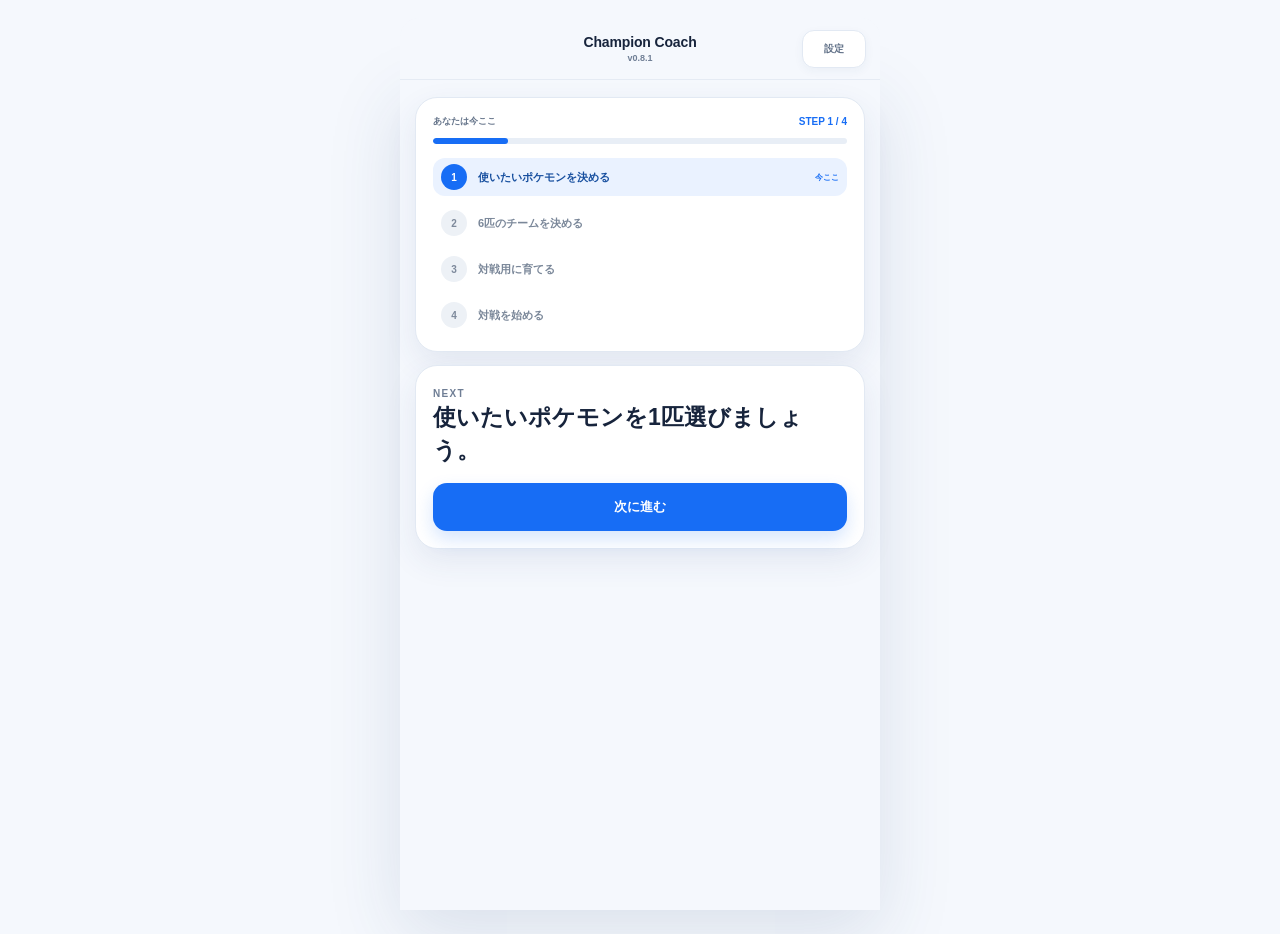
==== index.html @ e2466697 "Gate beginner actions until required inputs are ready" ====
<!doctype html>
<html lang="ja">
<head>
  <meta charset="utf-8">
  <meta name="viewport" content="width=device-width, initial-scale=1, viewport-fit=cover">
  <meta name="theme-color" content="#f5f8fd">
  <meta name="apple-mobile-web-app-capable" content="yes">
  <meta name="apple-mobile-web-app-status-bar-style" content="default">
  <meta name="apple-mobile-web-app-title" content="Champion Coach">
  <title>Champion Coach v0.8.1</title>
  <link rel="manifest" href="manifest.webmanifest">
  <link rel="stylesheet" href="styles.css">
</head>
<body>
  <header class="topbar">
    <button id="backButton" class="header-text-btn" type="button" hidden>戻る</button>
    <div class="brand"><strong>Champion Coach</strong><small id="appVersionBadge">v0.8.1</small></div>
    <button id="openSettings" class="header-text-btn" type="button">設定</button>
  </header>

  <main>
    <section id="screen-home" class="screen active" aria-label="ホーム">
      <section class="progress-card">
        <div class="progress-top"><span class="step-label">あなたは今ここ</span><strong id="homeCoachStep">STEP 1 / 4</strong></div>
        <div class="progress-track"><i id="homeProgressBar"></i></div>
        <ol class="progress-list">
          <li data-route-step="1"><b>1</b><span>使いたいポケモンを決める</span><em>今ここ</em></li>
          <li data-route-step="2"><b>2</b><span>6匹のチームを決める</span></li>
          <li data-route-step="3"><b>3</b><span>対戦用に育てる</span></li>
          <li data-route-step="4"><b>4</b><span>対戦を始める</span></li>
        </ol>
      </section>

      <section class="next-card">
        <span class="section-kicker">NEXT</span>
        <h1 id="homeCoachTitle">まず、使いたいポケモンを1匹選びましょう。</h1>
        <p id="homeCoachBody" hidden></p>
        <button id="quickStartButton" class="primary-btn home-next-btn" type="button" data-nav="team">次に進む</button>
      </section>

      <details id="homeAdvancedMenu" class="advanced-menu" hidden>
        <summary>その他の機能</summary>
        <div class="shortcut-grid">
          <button type="button" data-nav="team" data-team-tab="plan">戦い方を見る</button>
          <button type="button" data-nav="log">対戦記録</button>
          <button type="button" data-nav="environment">対戦から学ぶ</button>
          <button type="button" data-nav="team" data-team-tab="stats">選出実績</button>
        </div>
        <div class="advanced-data">
          <div class="home-meta-line"><span class="pill">M-C</span><span id="rankChip" class="pill subtle">RANK 未設定</span><span id="homeStatsFormat" class="pill subtle">シングル</span></div>
          <div class="stats-grid">
            <article class="stat"><span>対戦</span><strong id="statTotal">0</strong></article>
            <article class="stat"><span>勝率</span><strong id="statWinRate">—</strong></article>
            <article class="stat"><span>直近10戦</span><strong id="statRecent">—</strong></article>
            <article class="stat"><span>連勝/連敗</span><strong id="statStreak">—</strong></article>
          </div>
          <section class="compact-data-block">
            <div class="compact-data-head"><strong>成長記録</strong><span id="progressStage" class="tag mid">土台作り</span></div>
            <p id="progressMessage" class="muted"></p><div id="progressMetrics" class="progress-metrics"></div>
            <div class="next-action"><span>次に変えること</span><strong id="progressNext"></strong></div>
          </section>
          <section id="homeFoundationPanel" class="compact-data-block">
            <div class="compact-data-head"><strong>基本戦術</strong><span id="homeFoundationBadge" class="tag mid">未診断</span></div>
            <p id="homeFoundationPlan" class="foundation-plan"></p><div id="homeFoundationPicks" class="selection-picks"></div><div id="homeFoundationGaps" class="stack compact"></div>
          </section>
          <section class="compact-data-block"><strong>よく当たる相手</strong><div id="homeThreats" class="stack compact"></div></section>
        </div>
      </details>
    </section>


    <section id="screen-assist" class="screen" aria-label="対戦準備">
      <div class="step-head"><span>対戦前</span><h1>相手の6匹を選んでください。</h1></div>
      <section class="panel battle-input-panel">
        <form id="assistForm" novalidate>
          <details class="format-details"><summary>対戦形式を変更</summary><label>形式<select id="assistFormat"><option value="single">シングル</option><option value="double">ダブル</option></select></label></details>
          <input id="assistOwnTeam" class="data-shadow" readonly aria-hidden="true" tabindex="-1">
          <div class="picker-field">
            <div class="picker-field-head"><span>相手の6匹</span><span id="assistOpponentCount" class="hint">0/6</span></div>
            <div id="assistOpponentBuilder" class="team-slots compact-slots"></div>
            <div class="button-row"><button id="pickAssistOpponent" class="secondary-btn" type="button">画像から選ぶ</button><button id="clearAssistOpponent" class="ghost-btn" type="button">クリア</button></div>
            <textarea id="assistOpponentTeam" class="data-shadow" aria-hidden="true" tabindex="-1"></textarea>
          </div>
          <div id="assistErrors" class="error-box" hidden></div>
          <button id="analyzeAssistButton" class="primary-btn" type="submit" disabled>この6匹を見る</button>
        </form>
      </section>

      <section id="assistFocusPanel" class="focus-card danger" hidden>
        <div class="focus-card-title"><span>1</span><strong>一番注意する相手</strong><small id="assistGuideCoverage">確認中</small></div>
        <div id="assistFocusList" class="stack"></div>
      </section>

      <section id="assistResult" class="focus-card good" hidden>
        <div class="focus-card-title"><span>2</span><strong>おすすめの選出</strong><small id="assistEvidence">集計中</small></div>
        <div id="assistRecommended" class="selection-picks"></div>
        <div class="opening-action"><span class="assist-label">3　最初にすること</span><strong id="assistOpeningAction"></strong></div>
        <div class="assist-actions"><button id="copyAssistToLog" class="primary-btn" type="button">対戦が終わったら結果を記録</button></div>
      </section>

      <details id="assistDetails" class="details-box" hidden>
        <summary>もっと詳しく見る</summary>
        <div class="detail-content">
          <p id="assistFocusSummary" class="muted"></p><div id="assistPrinciples" class="guide-principles"></div><p id="assistUnknowns" class="small muted"></p><p id="assistSummary" class="muted"></p>
          <section id="assistThreatPanel" class="detail-section" hidden><h3>相手ごとの詳細</h3><div id="assistThreats" class="stack compact"></div></section>
          <section id="assistCandidatesPanel" class="detail-section" hidden><h3>自分の6匹との照合</h3><div id="assistCandidates" class="stack compact"></div></section>
          <section id="assistFailuresPanel" class="detail-section" hidden><h3>似た相手への過去の敗戦</h3><div id="assistFailures" class="stack compact"></div></section>
        </div>
      </details>
    </section>

    <section id="screen-log" class="screen" aria-label="対戦記録">
      <section class="panel form-panel guided-log">
        <div class="step-head compact-step-head"><span>対戦後</span><h1>結果を残します。</h1></div>
        <form id="matchForm" novalidate>
          <div class="picker-field">
            <div class="picker-field-head"><span>相手の6匹</span><span id="logOpponentCount" class="hint">0/6</span></div>
            <div id="logOpponentBuilder" class="team-slots compact-slots"></div>
            <div class="button-row"><button id="pickLogOpponent" class="secondary-btn" type="button">画像から選ぶ</button><button id="clearLogOpponent" class="ghost-btn" type="button">クリア</button></div>
            <textarea id="opponentTeam" class="data-shadow" aria-hidden="true" tabindex="-1"></textarea>
          </div>
          <div class="picker-field">
            <div class="picker-field-head"><span>自分が出したポケモン</span><span id="selectedTeamCount" class="hint">3体</span></div>
            <div id="selectedTeamPicker" class="own-pick-grid"></div>
            <textarea id="selectedTeam" class="data-shadow" aria-hidden="true" tabindex="-1"></textarea>
          </div>
          <fieldset><legend>勝ちましたか？</legend><div class="segmented result-large"><label><input type="radio" name="result" value="win"><span>勝った</span></label><label><input type="radio" name="result" value="loss"><span>負けた</span></label></div></fieldset>

          <details id="matchReviewDetails" class="review-details">
            <summary>詳しく振り返る（任意）</summary>
            <div class="review-fields">
              <div class="two-col">
                <label>日付<input id="matchDate" type="date"></label>
                <label>形式<select id="matchFormat"><option value="single">シングル</option><option value="double">ダブル</option></select></label>
              </div>
              <label>どこで困った？<select id="cause"><option value="unknown">よく分からない</option><option value="selection">最初に出す3体で困った</option><option value="plan">途中の進め方で困った</option><option value="turn">ある場面の判断で困った</option><option value="knowledge">相手の技や動きが分からなかった</option><option value="execution">操作・時間で困った</option><option value="luck">運の影響が大きかった</option></select></label>
              <label>対戦前に考えていたこと<textarea id="selectionReason" rows="2" placeholder="書けるときだけでOK"></textarea></label>
              <label>考えていた流れはどうだった？<select id="planOutcome"><option value="unknown">未記録</option><option value="held">だいたいできた</option><option value="partial">途中までできた</option><option value="broken">早めに崩れた</option></select></label>
              <label>重要だった場面<textarea id="keyTurn" rows="2" placeholder="例：4ターン目、交代するか迷った"></textarea></label>
              <label>その時どれくらい自信があった？ <span class="hint">1=ほぼ分からない / 5=かなり自信あり</span><input id="confidence" type="range" min="1" max="5" value="3"><span id="confidenceValue" class="range-value">3</span></label>
              <label>次に試したいこと<textarea id="learning" rows="2" placeholder="1つだけでもOK"></textarea></label>
            </div>
          </details>
          <div id="formErrors" class="error-box" hidden></div>
          <button id="saveMatchButton" class="primary-btn" type="submit" disabled>この内容で記録する</button>
        </form>
      </section>

      <section id="latestAnalysis" class="panel analysis-panel" hidden>
        <div class="panel-head"><div><span class="section-kicker">COACH REVIEW</span><h2 id="analysisHeadline"></h2></div></div>
        <p id="analysisSummary"></p>
        <div id="analysisChecks" class="check-list"></div>
        <div class="next-action"><span>次にやること</span><strong id="analysisNext"></strong></div>
      </section>

      <details class="home-drawer history-drawer">
        <summary><span>最近の対戦を見る</span><small>必要なときだけ</small></summary>
        <div class="drawer-body"><div id="matchHistory" class="stack compact"></div></div>
      </details>
    </section>

    <section id="screen-environment" class="screen" aria-label="対戦から学ぶ">
      <div class="step-head compact-step-head"><span>対戦から学ぶ</span><h1>よく当たる相手を見る。</h1></div>
      <div class="format-switch" aria-label="環境の形式">
        <button class="active" type="button" data-environment-format="single">シングル</button>
        <button type="button" data-environment-format="double">ダブル</button>
      </div>
      <section class="panel">
        <div class="panel-head"><div><span class="section-kicker">PERSONAL META</span><h2>よく当たる・苦戦している相手</h2></div><span id="environmentFormatDescription" class="tag low">シングル</span></div>
        <div id="threatTable" class="threat-list"></div>
      </section>

      <details class="home-drawer environment-note-drawer">
        <summary><span>分からなかった相手をメモする</span><small>任意</small></summary>
        <div class="drawer-body">
          <section class="form-panel compact-panel">
            <form id="metaForm">
              <div class="picker-field"><div class="picker-field-head"><span>ポケモン</span><span class="hint">画像から選べます</span></div><div class="inline-picker"><input id="metaPokemon" placeholder="例：ボーマンダ"><button id="pickMetaPokemon" class="mini-btn" type="button">一覧</button></div></div>
              <div class="two-col"><label>警戒度<select id="metaRisk"><option value="high">高</option><option value="mid">中</option><option value="low">低</option></select></label><label>どんな相手？<input id="metaRole" placeholder="分かる範囲でOK"></label></div>
              <label>次に気をつけたいこと<textarea id="metaWatch" rows="2" placeholder="技・持ち物・動きなど"></textarea></label>
              <label>自分はどうする？<textarea id="metaAnswer" rows="2" placeholder="分からなければ空欄でもOK"></textarea></label>
              <button class="secondary-btn" type="submit">この形式のメモに追加</button>
            </form>
            <div id="metaNotes" class="stack"></div>
          </section>
        </div>
      </details>
    </section>

    <section id="screen-team" class="screen" aria-label="チーム">
      <div class="step-head compact-step-head"><span>チーム</span><h1 id="teamScreenTitle">使いたいポケモンを1匹選ぶ。</h1></div>

      <div id="teamPrimaryTabs" class="team-primary-tabs" role="tablist" aria-label="チームの主な操作" hidden>
        <button class="team-tab-button active" type="button" data-team-tab="build">チームを作る</button>
        <button class="team-tab-button" type="button" data-team-tab="training">育成する</button>
      </div>

      <details id="teamMoreMenu" class="advanced-menu team-more-menu" hidden>
        <summary>詳しい情報</summary>
        <div class="shortcut-grid"><button type="button" data-nav="team" data-team-tab="plan">戦い方</button><button type="button" data-nav="team" data-team-tab="stats">選出実績</button></div>
      </details>

      <section id="teamBuildPanel" class="panel form-panel team-pane active" data-team-pane="build">
        <div class="panel-head simple-panel-head"><div><span id="teamBuildKicker" class="section-kicker">STEP 1</span><h2 id="teamBuildTitle">どうやって1匹目を探しますか？</h2></div></div>
        <form id="teamForm">
          <section id="starterChoicePanel" class="starter-choice-panel">
            <div class="starter-choice-stack">
              <button id="starterRecommended" class="starter-choice-card recommended" type="button" data-starter-mode="recommended">
                <span><strong>おすすめから選ぶ</strong><small>迷ったらここから。</small></span><b>選ぶ</b>
              </button>
              <button id="starterPopular" class="starter-choice-card" type="button" data-starter-mode="popular">
                <span><strong>よく見るポケモンから選ぶ</strong><small>対戦で見かけやすい候補。</small></span><b>選ぶ</b>
              </button>
              <button id="starterAll" class="starter-choice-card" type="button" data-starter-mode="all">
                <span><strong>画像から全部見る</strong><small>名前が分からなくても探せます。</small></span><b>選ぶ</b>
              </button>
              <button id="starterSearch" class="starter-choice-card" type="button" data-starter-mode="search">
                <span><strong>名前で検索する</strong><small>使いたい1匹が決まっている人向け。</small></span><b>検索</b>
              </button>
            </div>
          </section>

          <div id="teamComposeArea" hidden>
            <details class="format-details team-settings-details"><summary>チーム名・形式</summary><div class="two-col"><label>チーム名<input id="teamName" placeholder="例：はじめてのシングル"></label><label>形式<select id="teamFormat"><option value="single">シングル</option><option value="double">ダブル</option></select></label></div></details>
            <div class="picker-field">
              <div class="picker-field-head"><span>チームの6匹</span><span id="teamMemberCount" class="hint">0/6</span></div>
              <div id="teamMemberBuilder" class="team-slots"></div>
              <div class="button-row primary-team-actions"><button id="pickTeamMember" class="secondary-btn" type="button">追加・変更する</button><button id="autoCompleteTeam" class="primary-btn" type="button">残りをおまかせで仮組み</button><button id="clearTeamMembers" class="ghost-btn" type="button">最初からやり直す</button></div>
              <textarea id="teamMembers" class="data-shadow" aria-hidden="true" tabindex="-1"></textarea>
            </div>
            <div id="teamStarterAdvice" class="starter-advice" hidden></div>
            <details class="secondary-choice"><summary>自分で候補から選ぶ</summary><div id="teamPartnerSuggestions" class="partner-grid"></div></details>
            <details class="secondary-choice"><summary>持っていないポケモン</summary><div class="inventory-box"><div class="picker-field-head"><span>未所持</span><span id="teamInventoryCount" class="hint">0体</span></div><div id="teamInventory" class="inventory-chips"></div></div></details>
            <div id="teamErrors" class="error-box" hidden></div>
            <details class="review-details team-plan-input"><summary>自分のメモ（任意）</summary><div class="review-fields"><label>基本の勝ち筋<textarea id="teamPlan" rows="3"></textarea></label><label>苦手な相手<textarea id="teamWeak" rows="3"></textarea></label></div></details>
            <button class="primary-btn" type="submit">この6匹で進む</button>
          </div>
        </form>
      </section>

      <section id="teamFoundationPanel" class="panel foundation-panel team-pane" data-team-pane="plan">
        <div class="panel-head"><div><span class="section-kicker">HOW TO PLAY</span><h2>このチームの戦い方</h2></div><span id="teamFoundationBadge" class="tag mid">未診断</span></div>
        <div class="foundation-block"><span class="assist-label">基本の勝ち筋</span><p id="teamFoundationPlan" class="foundation-plan"></p><button id="adoptFoundationPlan" class="mini-btn" type="button">この案を使う</button></div>
        <div class="foundation-block"><span class="assist-label">最初に試す3体</span><div id="teamFoundationPicks" class="selection-picks"></div></div>
        <details class="details-box"><summary>役割や不足を見る</summary><div class="detail-content"><div id="teamFoundationRoles" class="role-grid"></div><div class="two-col foundation-columns"><div><span class="assist-label">強み</span><div id="teamFoundationStrengths" class="stack compact"></div></div><div><span class="assist-label">不足</span><div id="teamFoundationGaps" class="stack compact"></div></div></div></div></details>
      </section>

      <section id="teamTrainingPanel" class="panel training-panel team-pane" data-team-pane="training">
        <div class="panel-head simple-panel-head"><div><span class="section-kicker">STEP 3</span><h2>1匹ずつ育てる</h2></div><span id="teamTrainingMeta" class="tag mid">M-C</span></div>
        <div id="teamTrainingCards" class="training-grid"></div>
      </section>

      <section id="teamStatsPanel" class="panel team-pane" data-team-pane="stats">
        <div class="panel-head"><div><span class="section-kicker">RECORD</span><h2>この形式での選出実績</h2></div></div>
        <div id="selectionStats" class="threat-list"></div>
      </section>
    </section>
  </main>  </main>

  <nav class="bottom-nav" aria-label="メインナビゲーション" hidden>
    <button id="nav-home" class="active" data-nav="home">ホーム</button>
    <button id="nav-team" data-nav="team">チーム</button>
    <button id="nav-assist" data-nav="assist">対戦</button>
    <button id="nav-log" data-nav="log">記録</button>
    <button id="nav-environment" data-nav="environment">学ぶ</button>
  </nav>

  <dialog id="pokemonPickerDialog" class="pokemon-picker-dialog">
    <div class="picker-dialog-card">
      <div class="panel-head"><div><span class="section-kicker">POKÉMON SELECTOR</span><h2 id="pokemonPickerTitle">ポケモンを選ぶ</h2></div><button id="closePokemonPicker" class="icon-btn" type="button" aria-label="閉じる">閉じる</button></div>
      <p id="pokemonPickerHelp" class="small muted">画像・タイプを見ながら選べます。</p>
      <div class="picker-toolbar"><input id="pokemonSearch" type="search" placeholder="名前が分かれば検索"><select id="pokemonTypeFilter"><option value="all">すべてのタイプ</option></select></div>
      <div class="picker-category-row" aria-label="探し方">
        <button class="active" type="button" data-pokemon-category="recommended">おすすめ</button>
        <button type="button" data-pokemon-category="popular">よく見る</button>
        <button type="button" data-pokemon-category="attacker">アタッカー</button>
        <button type="button" data-pokemon-category="bulky">耐久・受け</button>
        <button type="button" data-pokemon-category="support">起点・補助</button>
        <button type="button" data-pokemon-category="all">すべて</button>
      </div>
      <div class="picker-status"><span id="pokemonPickerSelected">0/6 選択</span><span id="pokemonCatalogCount"></span></div>
      <div id="pokemonCatalogGrid" class="pokemon-grid"></div>
      <div class="picker-dialog-actions"><button id="pokemonPickerDone" class="primary-btn" type="button">選択を反映</button></div>
    </div>
  </dialog>

  <dialog id="settingsDialog">
    <form method="dialog" class="dialog-card">
      <div class="panel-head"><div><span class="section-kicker">SETTINGS</span><h2>データ管理</h2></div><button class="icon-btn" value="cancel" aria-label="閉じる">閉じる</button></div>
      <label>現在ランク<input id="currentRank" placeholder="例：ハイパー2"></label>
      <button id="exportData" class="secondary-btn" type="button">JSONバックアップを書き出す</button>
      <label class="file-btn">JSONバックアップを読み込む<input id="importData" type="file" accept="application/json"></label>
      <button id="loadDemo" class="ghost-btn" type="button">サンプルデータを入れる</button>
      <button id="clearData" class="danger-btn" type="button">全データを削除</button>
      <p class="small muted">対戦ログや構築などの個人データはこの端末のブラウザ内に保存されます。公開されているM-C環境データの取得だけ外部サイトへ通信します。</p>
    </form>
  </dialog>

  <script src="pokemon-data.js"></script>
  <script src="competitive-data.js"></script>
  <script src="single-competitive-data.js"></script>
  <script src="core.js"></script>
  <script src="app.js"></script>
</body>
</html>
---- styles.css ----
:root{
  --bg:#f3f5f8;--surface:#fff;--ink:#131820;--muted:#697386;--line:#e5e9f0;
  --accent:#2b59ff;--accent-soft:#edf1ff;--good:#17784b;--good-soft:#eaf7f0;
  --warn:#a66000;--warn-soft:#fff4df;--bad:#b13636;--bad-soft:#fff0f0;--dark:#111827;
  --shadow:0 12px 34px rgba(17,24,39,.08);--radius:20px;
}
*{box-sizing:border-box}html{background:var(--bg)}body{margin:0;font-family:-apple-system,BlinkMacSystemFont,"Segoe UI","Hiragino Sans","Yu Gothic UI",sans-serif;background:var(--bg);color:var(--ink);padding-bottom:92px}button,input,textarea,select{font:inherit}.topbar{position:sticky;top:0;z-index:10;display:flex;justify-content:space-between;align-items:center;padding:calc(14px + env(safe-area-inset-top)) 18px 14px;background:rgba(243,245,248,.92);backdrop-filter:blur(16px);border-bottom:1px solid rgba(229,233,240,.8)}h1{font-size:21px;line-height:1.1;margin:2px 0 0}.eyebrow,.section-kicker{margin:0;color:var(--muted);font-size:10px;font-weight:800;letter-spacing:.13em}.icon-btn{width:40px;height:40px;border:0;border-radius:14px;background:var(--surface);box-shadow:0 4px 14px rgba(17,24,39,.06);font-size:18px}.screen{display:none;max-width:760px;margin:0 auto;padding:16px}.screen.active{display:block}.regulation-card{background:linear-gradient(145deg,#111827,#263554);border-radius:26px;padding:22px;color:white;box-shadow:var(--shadow)}.regulation-card h2{font-size:23px;line-height:1.35;margin:14px 0 8px}.regulation-card p{color:#d4d9e3;font-size:13px;line-height:1.65;margin:0}.hero-tags{display:flex;flex-wrap:wrap;gap:7px}.pill{display:inline-block;background:rgba(255,255,255,.13);border:1px solid rgba(255,255,255,.18);padding:6px 9px;border-radius:999px;font-size:10px;font-weight:800;letter-spacing:.08em}.pill.subtle{background:rgba(255,255,255,.06);color:#d8deea}.stats-grid{display:grid;grid-template-columns:repeat(2,1fr);gap:10px;margin:12px 0}.stat{background:var(--surface);border:1px solid var(--line);border-radius:18px;padding:15px}.stat span,.stat small{display:block;color:var(--muted);font-size:11px}.stat strong{font-size:25px;display:inline-block;margin:4px 3px 2px 0}.panel{background:var(--surface);border:1px solid var(--line);border-radius:var(--radius);padding:17px;margin:12px 0;box-shadow:0 5px 18px rgba(17,24,39,.035)}.panel-head{display:flex;justify-content:space-between;align-items:flex-start;gap:12px;margin-bottom:13px}.panel h2{font-size:18px;margin:4px 0 0}.text-btn,.ghost-btn{border:0;background:transparent;color:var(--accent);font-weight:700;font-size:12px}.stack{display:grid;gap:10px}.stack.compact{gap:8px}.task-card,.history-card,.meta-card{border:1px solid var(--line);border-radius:15px;padding:13px;background:#fbfcfe}.task-card.high{border-color:#ffd4d4;background:#fffafa}.task-card.medium{border-color:#ffe2a9;background:#fffdf8}.task-card h3,.history-card h3,.meta-card h3{font-size:14px;margin:0 0 5px}.task-card p,.history-card p,.meta-card p{font-size:12px;line-height:1.55;color:var(--muted);margin:0}.muted{color:var(--muted);font-size:12px;line-height:1.6}.form-panel label,fieldset{display:block;margin:13px 0;color:#3b4350;font-weight:700;font-size:12px}.form-panel input,.form-panel textarea,.form-panel select,dialog input{width:100%;border:1px solid #dbe0e8;border-radius:13px;padding:12px;background:#fff;color:var(--ink);outline:none;margin-top:6px}.form-panel input:focus,.form-panel textarea:focus,.form-panel select:focus,dialog input:focus{border-color:var(--accent);box-shadow:0 0 0 3px rgba(43,89,255,.1)}textarea{resize:vertical}.hint{color:var(--muted);font-weight:500}.two-col{display:grid;grid-template-columns:1fr 1fr;gap:10px}fieldset{border:0;padding:0}.segmented{display:grid;grid-template-columns:1fr 1fr;gap:6px;margin-top:6px}.segmented label{margin:0}.segmented input{display:none}.segmented span{display:block;text-align:center;border:1px solid #dbe0e8;border-radius:12px;padding:11px;background:#fff}.segmented input:checked+span{border-color:var(--accent);background:var(--accent-soft);color:var(--accent)}.range-value{display:inline-block;margin-left:8px;background:var(--accent-soft);color:var(--accent);border-radius:999px;min-width:26px;text-align:center;padding:3px 6px}.primary-btn,.secondary-btn,.danger-btn,.file-btn{width:100%;border:0;border-radius:14px;padding:13px 14px;font-weight:800;text-align:center;display:block}.primary-btn{background:var(--dark);color:white}.secondary-btn{background:var(--accent-soft);color:var(--accent)}.danger-btn{background:var(--bad-soft);color:var(--bad)}.file-btn{background:#f4f6f9;color:#374151}.file-btn input{display:none}.analysis-panel{border-color:#cfd8ff;background:linear-gradient(180deg,#fff,#f8f9ff)}.check-list{display:grid;gap:7px;margin:12px 0}.check-item{font-size:12px;padding:9px 11px;background:#fff;border:1px solid var(--line);border-radius:11px}.next-action{background:var(--dark);color:white;border-radius:14px;padding:13px}.next-action span{display:block;color:#b8c0cd;font-size:10px;margin-bottom:4px}.next-action strong{font-size:13px;line-height:1.5}.error-box{background:var(--bad-soft);color:var(--bad);padding:11px;border-radius:12px;font-size:12px;margin:10px 0}.threat-list{display:grid;gap:9px}.threat-row{display:grid;grid-template-columns:minmax(0,1fr) auto;gap:8px;border-bottom:1px solid var(--line);padding:9px 0}.threat-row:last-child{border-bottom:0}.threat-name{font-size:13px;font-weight:800}.threat-meta{font-size:10px;color:var(--muted);margin-top:3px}.score{min-width:55px;text-align:right}.score strong{display:block;font-size:16px}.meter{height:5px;background:#edf0f4;border-radius:999px;margin-top:6px;overflow:hidden}.meter>span{display:block;height:100%;background:var(--dark);border-radius:999px}.tag{display:inline-block;font-size:9px;font-weight:800;padding:4px 7px;border-radius:999px;background:#eef1f5;margin-right:5px}.tag.high{background:var(--bad-soft);color:var(--bad)}.tag.mid{background:var(--warn-soft);color:var(--warn)}.tag.low{background:var(--good-soft);color:var(--good)}.history-top{display:flex;justify-content:space-between;gap:8px;align-items:center}.result{font-size:10px;font-weight:800;border-radius:999px;padding:4px 7px}.result.win{background:var(--good-soft);color:var(--good)}.result.loss{background:var(--bad-soft);color:var(--bad)}.bottom-nav{position:fixed;left:0;right:0;bottom:0;z-index:20;display:grid;grid-template-columns:repeat(4,1fr);padding:8px 8px calc(8px + env(safe-area-inset-bottom));background:rgba(255,255,255,.94);backdrop-filter:blur(16px);border-top:1px solid var(--line)}.bottom-nav button{border:0;background:transparent;color:#7c8595;font-size:10px;font-weight:700;padding:6px}.bottom-nav button span{display:block;font-size:20px;line-height:1.2;margin-bottom:2px}.bottom-nav button.active{color:var(--accent)}dialog{width:min(92vw,520px);border:0;border-radius:22px;padding:0;box-shadow:0 24px 70px rgba(17,24,39,.28)}dialog::backdrop{background:rgba(17,24,39,.45);backdrop-filter:blur(3px)}.dialog-card{padding:18px}.dialog-card>*{margin-top:10px}.small{font-size:10px}.empty{padding:18px;text-align:center;color:var(--muted);font-size:12px;border:1px dashed #d5dbe4;border-radius:14px}@media(min-width:620px){.stats-grid{grid-template-columns:repeat(4,1fr)}.screen{padding:24px}.topbar{padding-left:max(24px,calc((100vw - 760px)/2));padding-right:max(24px,calc((100vw - 760px)/2))}}@media(max-width:420px){.two-col{grid-template-columns:1fr}.regulation-card h2{font-size:20px}}
.selection-picks{margin:8px 0 12px}.assist-label{font-size:10px;color:var(--muted);font-weight:800;letter-spacing:.08em;margin-bottom:7px}.pick-chips{display:flex;flex-wrap:wrap;gap:7px}.pick-chip{display:inline-flex;align-items:center;min-height:34px;padding:7px 10px;border-radius:12px;background:#fff;border:1px solid #dbe0e8;font-size:12px;font-weight:800}.pick-chip.supported{border-color:#c8d2ff;background:var(--accent-soft);color:var(--accent)}.pick-chip.provisional{border-style:dashed;color:var(--muted)}.assist-actions{margin-top:12px}.assist-card,.candidate-card{border:1px solid var(--line);border-radius:15px;padding:13px;background:#fbfcfe}.assist-card h3,.candidate-card h3{font-size:14px;margin:0}.assist-card p,.candidate-card p{font-size:11px;line-height:1.55;color:var(--muted);margin:6px 0 0}.assist-card-top,.candidate-head{display:flex;justify-content:space-between;align-items:flex-start;gap:10px}.answer-line{color:var(--good)!important;font-weight:700}.candidate-head>div:first-child{display:flex;align-items:center;gap:7px;flex-wrap:wrap}.candidate-score{text-align:right;min-width:54px}.candidate-score strong{display:block;font-size:18px}.candidate-score span{font-size:9px;color:var(--muted)}.mini-btn{margin-top:9px;border:0;background:var(--accent-soft);color:var(--accent);border-radius:10px;padding:7px 9px;font-size:10px;font-weight:800}.bottom-nav{grid-template-columns:repeat(5,1fr)}.bottom-nav button{padding:6px 2px;font-size:9px}.bottom-nav button span{font-size:18px}

/* v0.3 beginner-guided pre-battle flow */
.quick-start .primary-btn{margin-top:12px}.beginner-panel{border-color:#bdd7c8;background:linear-gradient(180deg,#fff,#f7fcf9)}
.focus-card{border:1px solid var(--line);border-radius:16px;padding:14px;background:#fff}.focus-card.known{border-left:4px solid #2f7d57}.focus-card.unknown{border-left:4px solid #d7a13b}.focus-head{display:flex;justify-content:space-between;align-items:flex-start;gap:10px;margin-bottom:7px}.focus-head>div:first-child{display:flex;align-items:center;gap:8px;min-width:0}.focus-head h3{font-size:15px;margin:0}.focus-rank{display:inline-grid;place-items:center;width:24px;height:24px;border-radius:8px;background:var(--dark);color:#fff;font-size:11px;font-weight:900;flex:0 0 auto}.focus-role{font-size:10px!important;font-weight:800;color:#596273!important;letter-spacing:.02em}.focus-card>p{font-size:12px;line-height:1.6;margin:5px 0;color:#3e4652}.focus-watch{margin:8px 0 0;padding-left:18px;color:var(--muted);font-size:11px;line-height:1.65}.personal-line{color:var(--accent)!important;font-weight:700}.guide-principles{display:grid;gap:8px;margin-top:13px}.principle-row{display:grid;grid-template-columns:auto 1fr;gap:8px;align-items:start;padding:10px;border-radius:12px;background:#f7f8fb;border:1px solid var(--line)}.principle-row p{margin:0;font-size:11px;line-height:1.55;color:#4b5563}

/* v0.4 cold-start foundation and progress */
.foundation-panel{border-color:#cfd8ff;background:linear-gradient(180deg,#fff,#f8faff)}
.foundation-plan{font-size:13px;line-height:1.7;font-weight:700;color:#303949;margin:8px 0 12px}
.foundation-block{padding:12px 0;border-top:1px solid var(--line)}
.foundation-block:first-of-type{border-top:0}
.role-grid{display:grid;grid-template-columns:repeat(2,minmax(0,1fr));gap:8px;margin:10px 0 14px}
.role-card{display:flex;flex-direction:column;gap:4px;border:1px solid var(--line);border-radius:12px;padding:10px;background:#fff;min-width:0}
.role-card strong{font-size:12px;overflow-wrap:anywhere}.role-card span{font-size:9px;line-height:1.45;color:var(--muted)}
.role-card.unknown{border-style:dashed;background:#fafbfc}.role-card.unknown span{color:var(--warn)}
.foundation-good,.foundation-gap{border-radius:12px;padding:10px 11px;font-size:11px;line-height:1.55}
.foundation-good{background:var(--good-soft);color:#17663f;border:1px solid #cae7d7}.foundation-gap{background:var(--warn-soft);color:#76500e;border:1px solid #f0d6a6}
.foundation-columns{align-items:start}.progress-panel{border-color:#d9dee8}
.progress-metrics{display:grid;grid-template-columns:repeat(3,1fr);gap:8px;margin:10px 0 12px}
.progress-metric{border:1px solid var(--line);border-radius:13px;padding:10px;background:#fbfcfe}.progress-metric span,.progress-metric small{display:block;font-size:9px;color:var(--muted)}.progress-metric strong{display:block;font-size:18px;margin:3px 0}
@media(max-width:420px){.role-grid{grid-template-columns:1fr}.progress-metrics{grid-template-columns:1fr 1fr}.progress-metric:last-child:nth-child(odd){grid-column:1/-1}}
.foundation-pick-line{display:grid;grid-template-columns:64px 1fr;gap:8px;align-items:start;margin:7px 0}.foundation-pick-line .assist-label{margin:8px 0 0}
@media(max-width:420px){.foundation-pick-line{grid-template-columns:1fr}.foundation-pick-line .assist-label{margin:0}}

/* v0.5 visual Pokémon selector / favorite-first onboarding */
.data-shadow{position:absolute!important;width:1px!important;height:1px!important;opacity:0!important;pointer-events:none!important;overflow:hidden!important;padding:0!important;margin:0!important;border:0!important}
.picker-field{margin:14px 0}.picker-field-head{display:flex;justify-content:space-between;gap:10px;align-items:baseline;font-size:12px;font-weight:800;color:#3b4350;margin-bottom:8px}.button-row{display:flex;gap:8px;flex-wrap:wrap;margin-top:9px}.button-row .primary-btn,.button-row .secondary-btn,.button-row .ghost-btn{width:auto;flex:1 1 150px}.favorite-start{padding:14px;border-radius:15px;background:var(--accent-soft);border:1px solid #cfd8ff;margin-bottom:12px}.favorite-start h3{margin:4px 0 5px;font-size:16px}.favorite-start p{margin:0}.team-slots{display:grid;grid-template-columns:repeat(3,minmax(0,1fr));gap:8px}.compact-slots{grid-template-columns:repeat(3,minmax(0,1fr))}.team-slot{position:relative;min-height:94px;border:1px dashed #ccd3df;border-radius:14px;background:#fbfcfe;padding:8px;display:flex;align-items:center;gap:8px;overflow:hidden}.team-slot.filled{border-style:solid;background:#fff}.team-slot.anchor{border-color:#e2ae3b;background:#fffaf0;box-shadow:inset 0 0 0 1px #f4d68c}.slot-img,.pokemon-card-img{width:54px;height:54px;object-fit:contain;flex:0 0 auto;image-rendering:auto}.slot-text{min-width:0}.slot-name{font-size:11px;font-weight:800;line-height:1.35;overflow-wrap:anywhere}.slot-types{font-size:9px;color:var(--muted);margin-top:3px}.slot-anchor{font-size:8px;font-weight:900;color:#8a5c00;background:#fff0c4;padding:2px 5px;border-radius:999px;display:inline-block;margin-top:4px}.slot-actions{position:absolute;right:4px;top:4px;display:flex;gap:3px}.slot-action{border:0;width:24px;height:24px;border-radius:8px;background:rgba(243,245,248,.92);font-size:12px;padding:0}.slot-empty{display:grid;place-items:center;width:100%;height:100%;min-height:72px;color:#9aa3b2;font-size:11px;text-align:center}.type-pill{display:inline-block;border-radius:999px;padding:3px 6px;margin:2px 3px 0 0;background:#eef1f5;color:#45505f;font-size:8px;font-weight:800}.mega-badge{display:inline-block;border-radius:999px;padding:3px 6px;background:#f2eaff;color:#6841a6;font-size:8px;font-weight:900;margin-left:4px}.starter-advice{margin:10px 0;padding:11px 12px;border-radius:13px;background:var(--good-soft);border:1px solid #cae7d7;font-size:11px;line-height:1.55;color:#17663f}.partner-grid{display:grid;grid-template-columns:repeat(2,minmax(0,1fr));gap:8px;margin:10px 0}.partner-card{border:1px solid var(--line);border-radius:13px;background:#fff;padding:9px;display:grid;grid-template-columns:auto 1fr;gap:8px;align-items:center;text-align:left}.partner-card img{width:44px;height:44px;object-fit:contain}.partner-card strong{font-size:11px;display:block}.partner-card small{font-size:8px;color:var(--muted);line-height:1.35;display:block;margin-top:3px}.partner-card button{grid-column:1/-1;border:0;border-radius:9px;padding:7px;background:var(--accent-soft);color:var(--accent);font-weight:800;font-size:9px}.inline-picker{display:grid;grid-template-columns:1fr auto;gap:8px;align-items:end}.inline-picker .mini-btn{height:44px;margin:6px 0 0;padding:0 13px}.own-pick-grid{display:grid;grid-template-columns:repeat(3,minmax(0,1fr));gap:7px}.own-pick-btn{border:1px solid var(--line);border-radius:12px;padding:8px 6px;background:#fff;font-size:10px;font-weight:800;min-height:42px}.own-pick-btn.selected{border-color:var(--accent);background:var(--accent-soft);color:var(--accent)}
.pokemon-picker-dialog{width:min(96vw,820px);max-width:820px;height:min(88vh,760px);max-height:88vh}.picker-dialog-card{height:100%;display:flex;flex-direction:column;padding:16px}.picker-toolbar{display:grid;grid-template-columns:minmax(0,1fr) 160px;gap:8px}.picker-toolbar input,.picker-toolbar select{width:100%;border:1px solid #dbe0e8;border-radius:12px;padding:10px;background:#fff}.picker-status{display:flex;justify-content:space-between;gap:8px;color:var(--muted);font-size:10px;margin:9px 0}.pokemon-grid{display:grid;grid-template-columns:repeat(3,minmax(0,1fr));gap:8px;overflow:auto;overscroll-behavior:contain;padding:2px 2px 80px}.pokemon-card{position:relative;border:1px solid var(--line);border-radius:14px;background:#fff;padding:9px;min-height:132px;text-align:left;display:flex;flex-direction:column;align-items:center;justify-content:flex-start}.pokemon-card.selected{border-color:var(--accent);box-shadow:inset 0 0 0 1px var(--accent);background:#f8f9ff}.pokemon-card.disabled{opacity:.45}.pokemon-card-img{width:66px;height:66px}.pokemon-card-name{font-size:10px;font-weight:900;line-height:1.3;text-align:center;overflow-wrap:anywhere}.pokemon-card-meta{font-size:8px;color:var(--muted);text-align:center;margin-top:3px}.pokemon-card-check{position:absolute;right:6px;top:6px;display:grid;place-items:center;width:21px;height:21px;border-radius:999px;background:var(--accent);color:#fff;font-size:10px;font-weight:900}.picker-dialog-actions{position:sticky;bottom:-1px;padding-top:9px;background:linear-gradient(transparent,#fff 18%)}.picker-dialog-actions .primary-btn{max-width:320px;margin:0 auto}.sprite-fallback{display:grid;place-items:center;width:54px;height:54px;border-radius:50%;background:#f0f2f6;color:#8b94a3;font-size:18px;font-weight:900;flex:0 0 auto}
@media(max-width:560px){.team-slots,.compact-slots{grid-template-columns:repeat(2,minmax(0,1fr))}.pokemon-grid{grid-template-columns:repeat(2,minmax(0,1fr))}.picker-toolbar{grid-template-columns:1fr}.partner-grid{grid-template-columns:1fr}.own-pick-grid{grid-template-columns:repeat(2,minmax(0,1fr))}.pokemon-card{min-height:126px}.pokemon-card-img{width:60px;height:60px}}

/* v0.6 ownership + starter builds */
.inventory-box{margin:14px 0;padding:12px;border:1px solid var(--line);border-radius:14px;background:var(--soft,#f7f8fa)}
.inventory-chips{display:flex;gap:8px;flex-wrap:wrap}.inventory-chip{display:inline-flex;align-items:center;gap:6px;padding:7px 9px;border:1px solid var(--line);border-radius:999px;background:#fff}.inventory-chip button{border:0;background:transparent;font:inherit;cursor:pointer}
.inventory-action{font-size:11px!important;width:auto!important;padding:0 5px!important}.unavailable-label{font-weight:700;color:#8a3d3d}.partner-actions{display:flex;gap:6px;flex-wrap:wrap;margin-top:8px}
.training-grid{display:grid;grid-template-columns:repeat(auto-fit,minmax(250px,1fr));gap:12px}.training-card{border:1px solid var(--line);border-radius:16px;padding:14px;background:#fff}.training-head{display:flex;justify-content:space-between;gap:10px;align-items:flex-start}.training-title{display:flex;gap:10px;align-items:center}.training-title img,.training-title .sprite-fallback{width:48px;height:48px}.training-section{margin-top:12px}.training-label{display:block;font-size:11px;font-weight:800;letter-spacing:.06em;color:var(--muted);margin-bottom:4px}.stat-point-list{display:flex;flex-wrap:wrap;gap:6px}.stat-point-chip{padding:5px 8px;border-radius:999px;background:var(--soft,#f3f5f7);font-size:12px;font-weight:700}.move-list{display:grid;gap:5px;margin:0;padding-left:18px}.training-note{font-size:12px;color:var(--muted);margin-top:6px}.training-card .item-main{font-weight:800}.training-card .item-alt{font-size:12px;color:var(--muted)}
@media(max-width:520px){.training-grid{grid-template-columns:1fr}.training-card{padding:12px}}
.replacement-banner{grid-column:1/-1;padding:9px 11px;border-radius:12px;background:var(--soft,#f4f6f8);font-size:12px;font-weight:700}.training-panel .muted{max-width:850px}

.version-badge{display:inline-flex;align-items:center;vertical-align:middle;margin-left:.35rem;padding:.12rem .42rem;border-radius:999px;font-size:.62rem;font-weight:700;letter-spacing:.04em;background:#e5e7eb;color:#4b5563}


/* v0.7 beginner-first guided UI */
:root{
  --accent:#176df5;
  --accent-soft:#eaf2ff;
  --dark:#176df5;
  --line:#e2e9f3;
  --muted:#6f7e95;
  --good:#1b9a69;
  --good-soft:#eaf9f2;
  --warn:#b97820;
  --warn-soft:#fff4e6;
  --bad:#cf5158;
  --bad-soft:#fff0f1;
}
body{background:#f5f8fd;color:#17243c}
main{max-width:520px;margin:0 auto}
.topbar{
  background:rgba(245,248,253,.94);
  border-bottom:1px solid rgba(226,233,243,.9);
  backdrop-filter:blur(18px);
}
.topbar h1{font-size:16px;letter-spacing:-.01em}
.topbar .eyebrow{font-size:8px;letter-spacing:.08em}
.version-badge{background:#eaf2ff;color:#176df5}
.screen{padding:16px 14px 108px}
.panel,.coach-home-card,.home-drawer{
  border-color:#e2e9f3;
  box-shadow:0 10px 28px rgba(39,72,118,.07);
}
.panel{border-radius:20px}
.primary-btn{background:#176df5;box-shadow:0 8px 18px rgba(23,109,245,.18)}
.secondary-btn{background:#eaf2ff;color:#176df5}
.ghost-btn{border-color:#dbe3ef;color:#627188;background:#fff}

.coach-home-card{
  background:linear-gradient(145deg,#fff,#f1f6ff);
  border:1px solid #d7e5fb;
  border-radius:24px;
  padding:20px;
  margin:2px 0 14px;
}
.coach-home-top{display:flex;align-items:flex-start;justify-content:space-between;gap:10px;margin-bottom:12px}
.coach-home-top .section-kicker{display:block;margin-bottom:5px}
.coach-step{display:inline-flex;border-radius:999px;padding:5px 8px;background:#eaf2ff;color:#176df5;font-size:9px;font-weight:900}
.coach-home-card h2{font-size:23px;line-height:1.45;margin:7px 0}
.coach-home-card>p{font-size:12px;line-height:1.7;color:#66758c}
.coach-route{display:flex;align-items:flex-start;justify-content:center;margin:18px 0}
.coach-route>div{width:68px;text-align:center;opacity:.48}
.coach-route>div b{display:grid;place-items:center;width:29px;height:29px;margin:0 auto 6px;border-radius:50%;background:#e8edf5;color:#708096;font-size:10px}
.coach-route>div span{display:block;font-size:8px;font-weight:800;line-height:1.35;color:#69788f}
.coach-route>div.active,.coach-route>div.done{opacity:1}
.coach-route>div.active b{background:#176df5;color:#fff;box-shadow:0 5px 12px rgba(23,109,245,.22)}
.coach-route>div.done b{background:#eaf9f2;color:#16805a}
.coach-route>i{width:14px;height:1px;background:#d8e1ed;margin-top:14px}
.coach-primary{margin-top:6px;font-size:13px}
.coach-secondary{width:100%;margin-top:8px;padding:10px;font-size:10px}

.home-drawer{
  background:#fff;border:1px solid #e2e9f3;border-radius:17px;
  margin:10px 0;overflow:hidden
}
.home-drawer>summary{
  list-style:none;display:flex;align-items:center;justify-content:space-between;gap:12px;
  padding:14px 15px;font-size:11px;font-weight:850;cursor:pointer
}
.home-drawer>summary::-webkit-details-marker{display:none}
.home-drawer>summary:after{content:"＋";font-size:15px;color:#8c99aa}
.home-drawer[open]>summary:after{content:"−"}
.home-drawer>summary small{margin-left:auto;font-size:8px;font-weight:700;color:#8794a6}
.drawer-body{padding:0 14px 14px}
.compact-panel{padding:5px 0;border:0;box-shadow:none;background:transparent;margin:0}
.home-drawer .stats-grid{margin:0 0 14px}
.home-drawer .stat{background:#f9fbfe;border-radius:13px}
.home-drawer .next-action{background:#173d80}

.screen-intro{padding:4px 3px 10px}
.screen-intro h2{font-size:21px;margin:4px 0 5px}
.screen-intro p{margin:0}

.coach-mini-step{
  display:grid;place-items:center;width:28px;height:28px;border-radius:50%;
  background:#176df5;color:#fff;font-size:10px;font-weight:900;flex:0 0 auto
}
.opening-action{
  margin:12px 0;padding:13px;border-radius:14px;background:#eaf2ff;border:1px solid #d1e0fa
}
.opening-action .assist-label{display:block;color:#1756b8;margin-bottom:5px}
.opening-action strong{font-size:12px;line-height:1.6;color:#183b74}
.assist-detail-drawer{
  background:#fff;border:1px solid #e2e9f3;border-radius:17px;margin:10px 0;overflow:hidden
}
.assist-detail-drawer>summary{padding:14px 15px;font-size:11px;font-weight:850;color:#53647b;cursor:pointer}
.assist-detail-body{padding:0 2px 2px}
.assist-detail-body>.panel{box-shadow:none;border-left:0;border-right:0;border-bottom:0;border-radius:0;margin:0}
#assistFocusPanel{border-color:#f0d2d4;background:linear-gradient(180deg,#fff,#fff7f7)}
#assistResult{border-color:#cfe8db;background:linear-gradient(180deg,#fff,#f7fcf9)}

.guided-log .picker-field{margin:16px 0}
.result-large span{padding:15px;font-size:13px}
.review-details{
  border:1px solid #e2e9f3;border-radius:14px;background:#f9fbfd;margin:13px 0;overflow:hidden
}
.review-details>summary{padding:12px 13px;font-size:10px;font-weight:850;color:#5f6f85;cursor:pointer}
.review-fields{padding:0 13px 10px}
.review-fields label{margin:11px 0}
.history-drawer{margin-top:14px}

.format-switch,.team-tabs{
  display:grid;grid-auto-flow:column;grid-auto-columns:1fr;gap:3px;
  padding:3px;background:#e8eef6;border-radius:13px;margin:0 0 13px
}
.format-switch button,.team-tabs button{
  border:0;background:transparent;border-radius:10px;padding:9px 5px;
  color:#75839a;font-size:10px;font-weight:850
}
.format-switch button.active,.team-tabs button.active{
  background:#fff;color:#176df5;box-shadow:0 2px 8px rgba(39,72,118,.08)
}
.environment-note-drawer .form-panel{padding-top:2px}

.team-pane{display:none}
.team-pane.active{display:block}
.team-tabs{position:sticky;top:68px;z-index:10}
#teamBuildPanel .starter-advice{background:#eaf9f2;border-color:#c8e7d8}
.team-plan-input{margin-top:13px}
#teamTrainingPanel .training-grid{grid-template-columns:1fr}
#teamTrainingPanel .training-card{border-radius:16px;box-shadow:0 4px 14px rgba(39,72,118,.04)}
#teamFoundationPanel .foundation-block{background:#fff;border:1px solid #e6ebf3;border-radius:14px;padding:12px;margin:8px 0}
.details-box{border:1px solid #e2e9f3;border-radius:14px;padding:0;background:#f9fbfd;margin-top:12px}
.details-box>summary{padding:12px 13px;font-size:10px;font-weight:850;cursor:pointer;color:#627188}
.details-box .detail-content{padding:0 12px 12px}

.picker-category-row{
  display:flex;gap:6px;overflow-x:auto;padding:2px 1px 8px;scrollbar-width:none
}
.picker-category-row::-webkit-scrollbar{display:none}
.picker-category-row button{
  flex:0 0 auto;border:0;border-radius:999px;background:#eff3f8;color:#69788e;
  padding:7px 10px;font-size:9px;font-weight:850
}
.picker-category-row button.active{background:#176df5;color:#fff}
.pokemon-card{box-shadow:0 2px 8px rgba(39,72,118,.035)}
.pokemon-card.selected{background:#eef5ff}

.bottom-nav{
  left:50%;right:auto;transform:translateX(-50%);width:min(100%,520px);
  background:rgba(255,255,255,.96);border:1px solid #e2e9f3;border-bottom:0;
  box-shadow:0 -7px 24px rgba(39,72,118,.07)
}
.bottom-nav button{border-radius:11px}
.bottom-nav button.active{background:#eef5ff;color:#176df5}

@media(max-width:420px){
  .coach-home-card{padding:17px}
  .coach-home-card h2{font-size:21px}
  .coach-route>div{width:62px}
  .screen{padding-left:12px;padding-right:12px}
  .team-tabs{top:64px}
}
@media(min-width:620px){
  main{max-width:520px}
  .topbar{padding-left:max(24px,calc((100vw - 520px)/2));padding-right:max(24px,calc((100vw - 520px)/2))}
}

.training-stepbar{display:flex;align-items:flex-end;justify-content:space-between;gap:10px;margin:2px 0 10px;padding:0 2px}
.training-steptext strong{display:block;font-size:12px}
.training-dots{display:flex;gap:4px;align-items:center}
.training-dots span{display:block;width:6px;height:6px;border-radius:999px;background:#dce4ef}
.training-dots span.active{width:17px;background:#176df5}
.training-card-focus{margin:0}
.training-nav{display:grid;grid-template-columns:1fr 1.2fr;gap:8px;margin-top:10px}
.training-nav button{margin:0}
.training-nav button:disabled{opacity:.42;box-shadow:none}


/* v0.8 production guided cleanup */
:root{
  --bg:#f5f8fd;
  --surface:#fff;
  --ink:#17243c;
  --muted:#6f7e95;
  --line:#e2e9f3;
  --blue:#176df5;
  --blue-soft:#eaf2ff;
  --green:#1ba770;
  --green-soft:#eaf9f2;
  --red:#e65c62;
  --red-soft:#fff0f1;
  --shadow:0 12px 32px rgba(39,72,118,.09);
}
html{background:var(--bg)}
body{
  background:var(--bg);
  color:var(--ink);
  font-family:-apple-system,BlinkMacSystemFont,"Segoe UI","Hiragino Sans","Yu Gothic UI",sans-serif;
  -webkit-font-smoothing:antialiased;
  padding-bottom:24px;
}
.topbar{
  position:sticky;top:0;z-index:30;
  min-height:calc(62px + env(safe-area-inset-top));
  padding:calc(10px + env(safe-area-inset-top)) 14px 10px;
  display:grid;grid-template-columns:64px 1fr 64px;align-items:center;gap:8px;
  background:rgba(245,248,253,.95);
  border-bottom:1px solid rgba(226,233,243,.86);
  backdrop-filter:blur(18px);
}
.brand{text-align:center;line-height:1.15}
.brand strong,.brand small{display:block}
.brand strong{font-size:14px;letter-spacing:-.01em}
.brand small{font-size:9px;color:var(--muted);margin-top:3px;font-weight:700}
.header-text-btn{
  min-height:38px;border:1px solid var(--line);background:#fff;border-radius:12px;
  font-size:10px;font-weight:850;color:#607087;padding:0 10px;
  box-shadow:0 3px 10px rgba(39,72,118,.05)
}
.header-text-btn[hidden]{visibility:hidden;display:block}
main{width:min(100%,480px);margin:0 auto}
.screen{padding:17px 15px 40px;min-height:calc(100vh - 70px)}
.bottom-nav[hidden]{display:none!important}

.progress-card,.next-card{
  background:#fff;border:1px solid var(--line);border-radius:22px;
  padding:17px;margin-bottom:13px;box-shadow:var(--shadow)
}
.progress-top{display:flex;align-items:center;justify-content:space-between;gap:10px;margin-bottom:10px}
.progress-top .step-label{font-size:9px;font-weight:900;color:#65748a}
.progress-top strong{font-size:10px;color:var(--blue)}
.progress-track{height:6px;background:#e8eef6;border-radius:999px;overflow:hidden}
.progress-track i{display:block;height:100%;width:18%;background:var(--blue);border-radius:999px;transition:width .2s ease}
.progress-list{list-style:none;margin:14px 0 0;padding:0;display:grid;gap:8px}
.progress-list li{
  display:grid;grid-template-columns:28px 1fr auto;align-items:center;gap:9px;
  min-height:38px;padding:6px 8px;border-radius:12px;color:#7a8799
}
.progress-list li b{
  display:grid;place-items:center;width:26px;height:26px;border-radius:50%;
  background:#edf1f6;color:#7d899b;font-size:10px
}
.progress-list li span{font-size:11px;font-weight:800}
.progress-list li em{font-style:normal;font-size:8px;font-weight:900;color:var(--blue)}
.progress-list li.active{background:var(--blue-soft);color:#174f9f}
.progress-list li.active b{background:var(--blue);color:#fff}
.progress-list li.done{color:#458069}
.progress-list li.done b{background:var(--green-soft);color:#16805a}

.next-card .section-kicker{margin-bottom:8px}
.next-card h1{font-size:23px;line-height:1.45;margin:0 0 15px}
.home-next-btn{padding:15px;font-size:13px}

.advanced-menu,.secondary-choice,.format-details{
  background:#fff;border:1px solid var(--line);border-radius:15px;overflow:hidden;margin:10px 0
}
.advanced-menu>summary,.secondary-choice>summary,.format-details>summary{
  list-style:none;padding:12px 13px;cursor:pointer;
  font-size:10px;font-weight:850;color:#627188
}
.advanced-menu>summary::-webkit-details-marker,.secondary-choice>summary::-webkit-details-marker,.format-details>summary::-webkit-details-marker{display:none}
.advanced-menu>summary:after,.secondary-choice>summary:after,.format-details>summary:after{content:"+";float:right;color:#8b98aa;font-size:14px}
.advanced-menu[open]>summary:after,.secondary-choice[open]>summary:after,.format-details[open]>summary:after{content:"-"}
.shortcut-grid{display:grid;grid-template-columns:1fr 1fr;gap:7px;padding:0 12px 12px}
.shortcut-grid button{
  border:1px solid var(--line);background:#fafcff;border-radius:12px;
  padding:11px 8px;font-size:9px;font-weight:800;color:#5d6d83
}
.advanced-data{border-top:1px solid var(--line);padding:12px}
.home-meta-line{display:flex;gap:6px;flex-wrap:wrap;margin-bottom:10px}
.compact-data-block{padding:12px 0;border-top:1px solid var(--line)}
.compact-data-block:first-of-type{border-top:0}
.compact-data-head{display:flex;align-items:center;justify-content:space-between;gap:10px}
.advanced-data .stats-grid{margin:8px 0 12px}
.advanced-data .stat{box-shadow:none;background:#f9fbfe;padding:10px;border-radius:12px}
.advanced-data .stat strong{font-size:17px}
.advanced-data .empty{padding:12px}

.step-head{padding:5px 2px 12px}
.step-head>span{display:block;font-size:9px;font-weight:900;color:var(--blue);letter-spacing:.08em;margin-bottom:5px}
.step-head h1{font-size:23px;line-height:1.42;margin:0}
.compact-step-head{padding-bottom:6px}
.panel{border-radius:20px;box-shadow:0 8px 24px rgba(39,72,118,.06)}
.simple-panel-head{margin-bottom:8px}
.battle-input-panel{margin-top:0}

.focus-card{
  background:#fff;border:1px solid var(--line);border-radius:20px;padding:15px;margin:12px 0;box-shadow:var(--shadow)
}
.focus-card.danger{background:var(--red-soft);border-color:#f1ced1}
.focus-card.good{background:var(--green-soft);border-color:#cbe7d9}
.focus-card-title{display:grid;grid-template-columns:27px 1fr auto;align-items:center;gap:8px;margin-bottom:10px}
.focus-card-title>span{display:grid;place-items:center;width:27px;height:27px;border-radius:50%;background:#fff;font-size:10px;font-weight:900}
.focus-card-title strong{font-size:13px}
.focus-card-title small{font-size:8px;color:var(--muted);font-weight:800}
.focus-card .focus-card{box-shadow:none;background:#fff;margin:7px 0;border-radius:14px}
.opening-action{background:#fff;border:1px solid rgba(23,109,245,.18);box-shadow:none}
.details-box{background:#fff;border:1px solid var(--line);border-radius:15px;padding:0;margin-top:10px;overflow:hidden}
.details-box>summary{padding:12px 13px}
.detail-content{padding:0 12px 12px}
.detail-section{border-top:1px solid var(--line);padding-top:10px;margin-top:10px}
.detail-section h3{font-size:11px;margin:0 0 7px}

.team-primary-tabs{
  display:grid;grid-template-columns:1fr 1fr;gap:3px;
  padding:3px;background:#e8eef6;border-radius:13px;margin:0 0 10px
}
.team-primary-tabs button{
  border:0;background:transparent;border-radius:10px;padding:10px 7px;
  color:#75839a;font-size:10px;font-weight:850
}
.team-primary-tabs button.active{background:#fff;color:var(--blue);box-shadow:0 2px 8px rgba(39,72,118,.08)}
.team-more-menu{margin-bottom:12px}
.primary-team-actions .primary-btn,.primary-team-actions .secondary-btn,.primary-team-actions .ghost-btn{min-height:44px}
.secondary-choice{margin:10px 0}
.secondary-choice .partner-grid,.secondary-choice .inventory-box{margin:0;padding:0 11px 11px}
.inventory-box{border:0;background:transparent}

.team-slots,.compact-slots{gap:8px}
.team-slot{
  min-height:118px;
  display:grid;grid-template-columns:56px 1fr;align-items:center;
  padding:9px;padding-top:31px
}
.team-slot .slot-img,.team-slot .sprite-fallback{width:56px;height:56px}
.slot-img,.pokemon-card-img{
  display:block;background:#f4f7fb;border-radius:12px;object-fit:contain
}
.sprite-fallback{
  display:grid!important;place-items:center;
  background:#eef2f7!important;color:#8190a4!important;font-weight:900
}
.slot-actions{top:5px;right:5px;left:5px;justify-content:flex-end;gap:4px}
.slot-action{width:auto;min-width:30px;height:24px;padding:0 6px;font-size:8px;font-weight:850}
.slot-action-text{min-width:34px}
.inventory-action{min-width:27px!important}
.slot-anchor{background:var(--blue-soft);color:#1756b8}
.slot-empty{min-height:78px}
.starter-advice{
  padding:8px 10px;margin:8px 0;background:#f7f9fc;border:1px solid var(--line);
  color:#607087;font-size:9px;text-align:center
}

.partner-card{
  min-height:96px;grid-template-columns:48px 1fr;align-items:center
}
.partner-card img,.partner-card .sprite-fallback{width:48px!important;height:48px!important;border-radius:10px}
.partner-card small{min-height:24px}
.partner-actions{grid-column:1/-1}
.partner-actions button{min-height:33px}

.training-stepbar{margin-bottom:12px}
.training-card-focus{padding:15px;border-radius:20px}
.training-title{min-height:76px}
.training-title .slot-img,.training-title .sprite-fallback{
  width:76px!important;height:76px!important;border-radius:16px
}
.training-title>div:last-child{min-width:0}
.training-title strong{font-size:17px}
.training-section{
  background:#fafcff;border:1px solid var(--line);border-radius:13px;padding:11px;margin-top:8px
}
.training-section .training-label{font-size:9px}
.training-note{font-size:10px}
.training-nav{grid-template-columns:1fr 1fr}
.training-nav button{min-height:43px}

.pokemon-grid{align-items:stretch}
.pokemon-card{
  min-height:154px;height:154px;justify-content:flex-start;overflow:hidden
}
.pokemon-card-img,.pokemon-card .sprite-fallback{
  width:70px!important;height:70px!important;min-width:70px;min-height:70px;border-radius:14px
}
.pokemon-card-name{min-height:26px;display:grid;place-items:center}
.pokemon-card-meta{line-height:1.3;min-height:10px}
.pokemon-card-check{
  width:auto;min-width:42px;height:20px;padding:0 6px;border-radius:999px;
  font-size:7px
}

.dialog-card .icon-btn,.picker-dialog-card .icon-btn{
  width:auto;min-width:54px;padding:0 9px;font-size:9px
}
.picker-dialog-card{border-radius:22px}
.picker-category-row button{white-space:nowrap}

@media(max-width:420px){
  .screen{padding-left:13px;padding-right:13px}
  .topbar{grid-template-columns:58px 1fr 58px}
  .next-card h1{font-size:21px}
  .team-slots,.compact-slots{grid-template-columns:repeat(2,minmax(0,1fr))}
  .team-slot{grid-template-columns:52px 1fr;min-height:112px}
  .team-slot .slot-img,.team-slot .sprite-fallback{width:52px;height:52px}
  .pokemon-card{height:148px;min-height:148px}
}
@media(min-width:700px){
  body{padding-top:18px}
  .topbar{width:480px;margin:0 auto;border-radius:20px 20px 0 0}
  main{min-height:820px;box-shadow:0 24px 70px rgba(39,72,118,.13)}
}


/* v0.8.1 starter onboarding refinement */
#teamPrimaryTabs[hidden],
#teamMoreMenu[hidden],
#starterChoicePanel[hidden],
#teamComposeArea[hidden]{display:none!important}

.starter-choice-panel{margin-top:2px}
.starter-choice-stack{display:grid;gap:9px}
.starter-choice-card{
  width:100%;min-height:76px;border:1px solid var(--line);border-radius:16px;background:#fff;
  padding:13px 14px;display:grid;grid-template-columns:1fr auto;gap:12px;align-items:center;
  text-align:left;box-shadow:0 4px 14px rgba(39,72,118,.04)
}
.starter-choice-card.recommended{border-color:#cbdcf8;background:#f8fbff}
.starter-choice-card strong{display:block;font-size:13px;line-height:1.4}
.starter-choice-card small{display:block;margin-top:4px;color:var(--muted);font-size:9px;line-height:1.45}
.starter-choice-card>b{
  min-width:44px;text-align:center;padding:7px 8px;border-radius:999px;background:var(--blue-soft);
  color:var(--blue);font-size:8px
}
.starter-choice-card:active{transform:translateY(1px)}
.team-slot.empty-slot{background:#fbfcfe}
.sprite-placeholder{
  display:block;width:56px;height:56px;border-radius:12px;
  background:linear-gradient(145deg,#eef3f8,#e4eaf2);position:relative;overflow:hidden
}
.sprite-placeholder:after{
  content:"";position:absolute;inset:17px;border:2px solid #c8d2df;border-radius:50%;
  box-shadow:inset 0 -8px 0 #d7dfe9
}
.team-slot.empty-slot .slot-name{color:#738197}
.team-slot.empty-slot .slot-types{color:#a0aaba}
.inventory-action{min-width:48px!important}
#teamBuildPanel .panel-head.simple-panel-head{margin-bottom:12px}
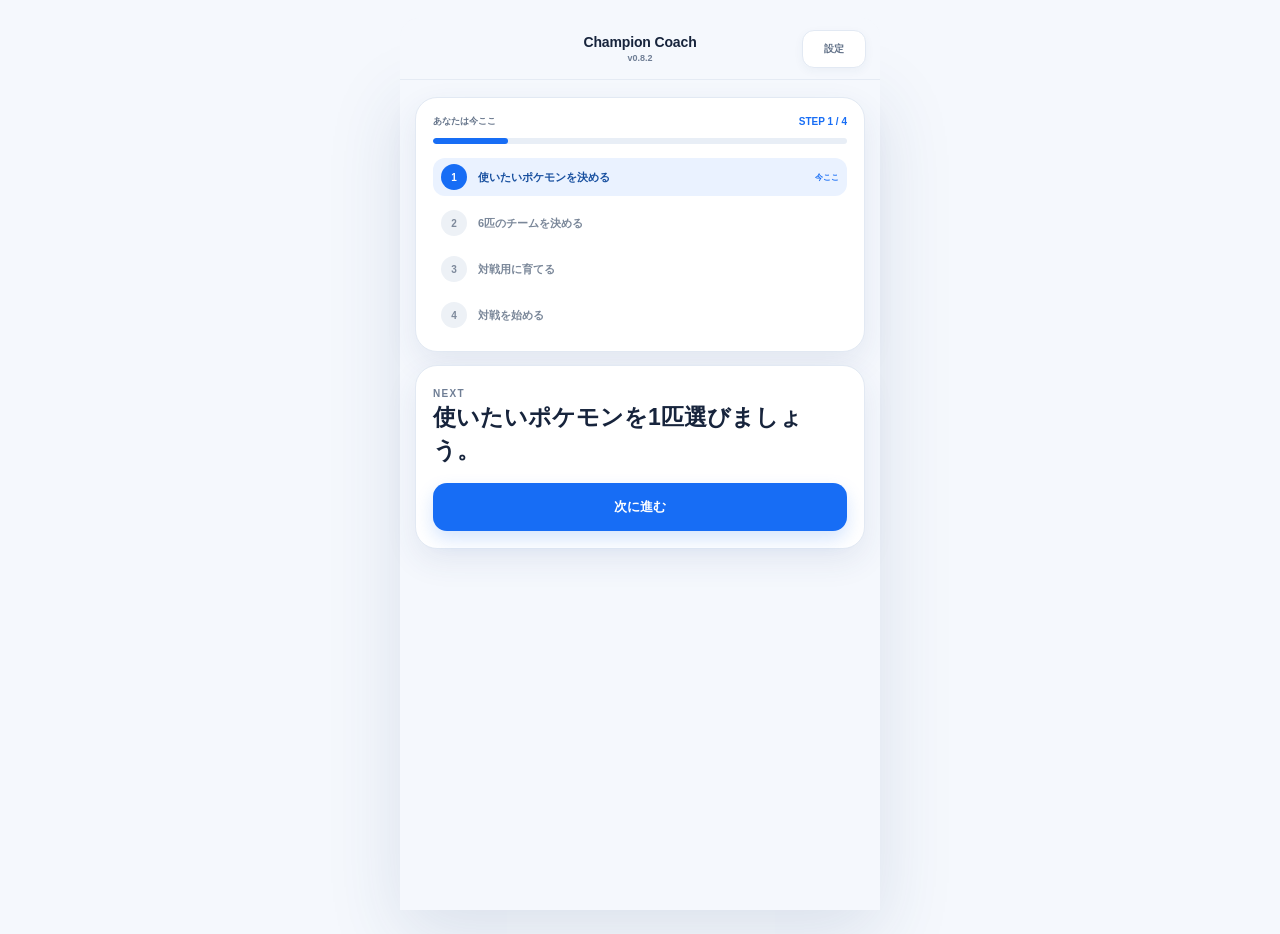
==== commit c25b7c4c: "Mark flow-hardened UI as v0.8.2" ====
--- a/index.html
+++ b/index.html
@@ -7,14 +7,14 @@
   <meta name="apple-mobile-web-app-capable" content="yes">
   <meta name="apple-mobile-web-app-status-bar-style" content="default">
   <meta name="apple-mobile-web-app-title" content="Champion Coach">
-  <title>Champion Coach v0.8.1</title>
+  <title>Champion Coach v0.8.2</title>
   <link rel="manifest" href="manifest.webmanifest">
   <link rel="stylesheet" href="styles.css">
 </head>
 <body>
   <header class="topbar">
     <button id="backButton" class="header-text-btn" type="button" hidden>戻る</button>
-    <div class="brand"><strong>Champion Coach</strong><small id="appVersionBadge">v0.8.1</small></div>
+    <div class="brand"><strong>Champion Coach</strong><small id="appVersionBadge">v0.8.2</small></div>
     <button id="openSettings" class="header-text-btn" type="button">設定</button>
   </header>
 
--- a/styles.css
+++ b/styles.css
@@ -480,3 +480,46 @@
 .team-slot.empty-slot .slot-types{color:#a0aaba}
 .inventory-action{min-width:48px!important}
 #teamBuildPanel .panel-head.simple-panel-head{margin-bottom:12px}
+
+
+/* v0.8.2 battle flow hardening */
+.focus-identity{display:grid!important;grid-template-columns:54px 24px minmax(0,1fr);align-items:center;gap:8px}
+.focus-pokemon-img,.focus-identity .sprite-fallback{
+  width:54px!important;height:54px!important;border-radius:13px;background:#fff;object-fit:contain
+}
+.recommended-pokemon-grid{
+  display:grid;grid-template-columns:repeat(3,minmax(0,1fr));gap:8px;margin-top:8px
+}
+.recommended-pokemon-card{
+  min-height:112px;border:1px solid #cde4d8;border-radius:14px;background:#fff;
+  padding:8px;display:flex;flex-direction:column;align-items:center;justify-content:flex-start;text-align:center
+}
+.recommended-pokemon-card.provisional{border-style:dashed}
+.recommended-pokemon-img,.recommended-pokemon-card .sprite-fallback{
+  width:64px!important;height:64px!important;border-radius:14px;background:#f6f9fc;object-fit:contain
+}
+.recommended-pokemon-card strong{font-size:10px;line-height:1.3;margin-top:4px;overflow-wrap:anywhere}
+.recommended-pokemon-card small{font-size:8px;color:var(--muted);margin-top:3px}
+.own-pick-grid{grid-template-columns:repeat(3,minmax(0,1fr))}
+.own-pick-btn{
+  position:relative;min-height:116px;padding:8px 5px;display:flex;flex-direction:column;
+  align-items:center;justify-content:flex-start;background:#fff
+}
+.own-pick-img,.own-pick-btn .sprite-fallback{
+  width:60px!important;height:60px!important;border-radius:13px;background:#f5f8fc;object-fit:contain
+}
+.own-pick-name{font-size:9px;line-height:1.3;text-align:center;margin-top:5px;overflow-wrap:anywhere}
+.own-pick-state{
+  position:absolute;right:5px;top:5px;border-radius:999px;padding:3px 5px;background:var(--blue);
+  color:#fff;font-size:7px;font-weight:900
+}
+button:disabled{opacity:.42;box-shadow:none!important;cursor:not-allowed}
+#homeAdvancedMenu[hidden]{display:none!important}
+@media(max-width:420px){
+  .recommended-pokemon-grid{grid-template-columns:repeat(3,minmax(0,1fr))}
+  .recommended-pokemon-img,.recommended-pokemon-card .sprite-fallback{width:56px!important;height:56px!important}
+  .recommended-pokemon-card{min-height:104px;padding:7px 4px}
+  .own-pick-grid{grid-template-columns:repeat(3,minmax(0,1fr))}
+  .own-pick-img,.own-pick-btn .sprite-fallback{width:52px!important;height:52px!important}
+  .own-pick-btn{min-height:105px}
+}
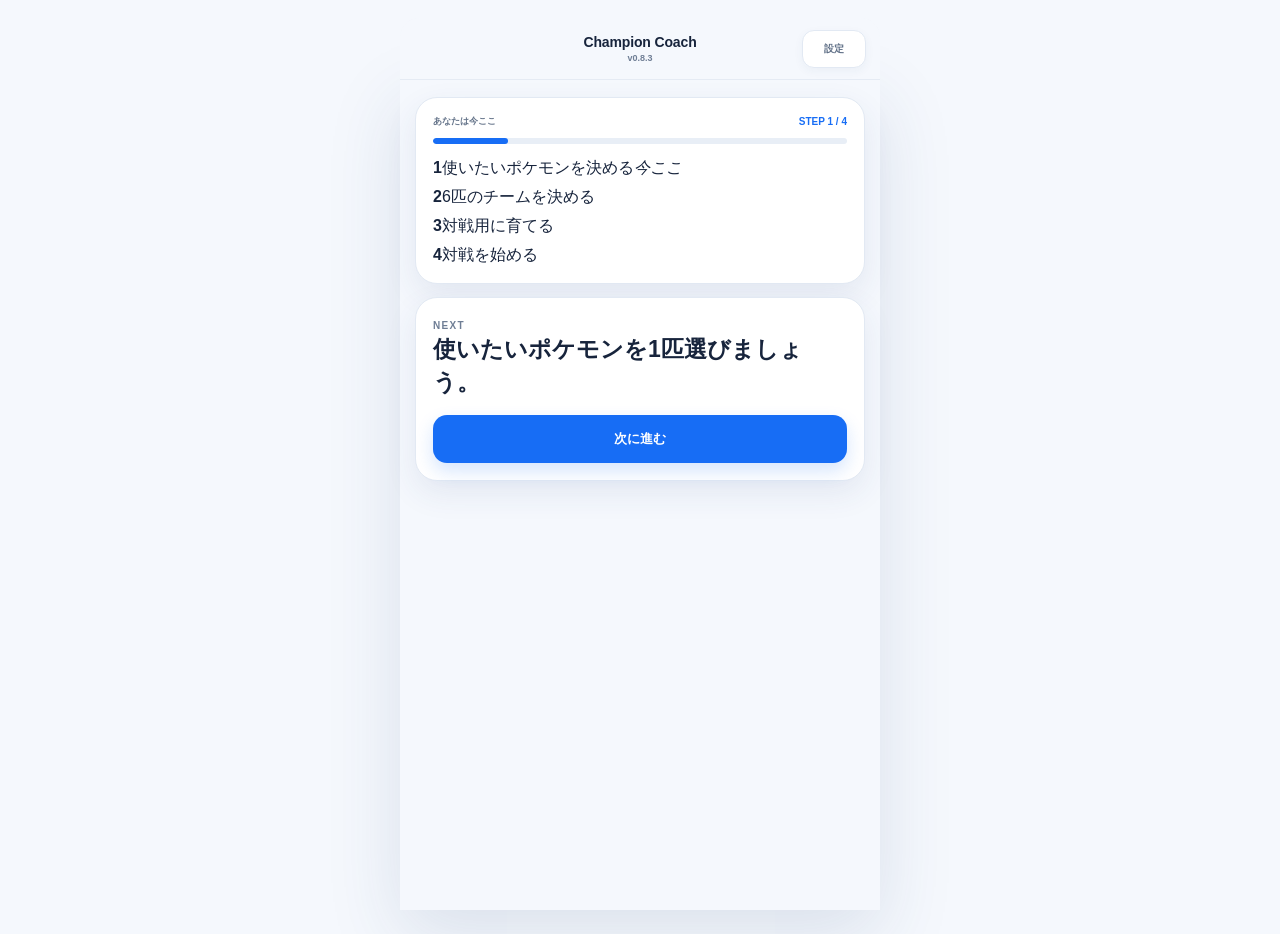
==== commit fbb2bedb: "Version assets and remove stale-layout fallbacks" ====
--- a/index.html
+++ b/index.html
@@ -7,14 +7,14 @@
   <meta name="apple-mobile-web-app-capable" content="yes">
   <meta name="apple-mobile-web-app-status-bar-style" content="default">
   <meta name="apple-mobile-web-app-title" content="Champion Coach">
-  <title>Champion Coach v0.8.2</title>
-  <link rel="manifest" href="manifest.webmanifest">
-  <link rel="stylesheet" href="styles.css">
+  <title>Champion Coach v0.8.3</title>
+  <link rel="manifest" href="manifest.webmanifest?v=0.8.3">
+  <link rel="stylesheet" href="styles.css?v=0.8.3">
 </head>
 <body>
   <header class="topbar">
     <button id="backButton" class="header-text-btn" type="button" hidden>戻る</button>
-    <div class="brand"><strong>Champion Coach</strong><small id="appVersionBadge">v0.8.2</small></div>
+    <div class="brand"><strong>Champion Coach</strong> <small id="appVersionBadge">v0.8.3</small></div>
     <button id="openSettings" class="header-text-btn" type="button">設定</button>
   </header>
 
@@ -23,12 +23,12 @@
       <section class="progress-card">
         <div class="progress-top"><span class="step-label">あなたは今ここ</span><strong id="homeCoachStep">STEP 1 / 4</strong></div>
         <div class="progress-track"><i id="homeProgressBar"></i></div>
-        <ol class="progress-list">
-          <li data-route-step="1"><b>1</b><span>使いたいポケモンを決める</span><em>今ここ</em></li>
-          <li data-route-step="2"><b>2</b><span>6匹のチームを決める</span></li>
-          <li data-route-step="3"><b>3</b><span>対戦用に育てる</span></li>
-          <li data-route-step="4"><b>4</b><span>対戦を始める</span></li>
-        </ol>
+        <div class="progress-list" role="list">
+          <div data-route-step="1" role="listitem"><b>1</b><span>使いたいポケモンを決める</span><em>今ここ</em></div>
+          <div data-route-step="2" role="listitem"><b>2</b><span>6匹のチームを決める</span></div>
+          <div data-route-step="3" role="listitem"><b>3</b><span>対戦用に育てる</span></div>
+          <div data-route-step="4" role="listitem"><b>4</b><span>対戦を始める</span></div>
+        </div>
       </section>
 
       <section class="next-card">
@@ -255,15 +255,7 @@
         <div id="selectionStats" class="threat-list"></div>
       </section>
     </section>
-  </main>  </main>
-
-  <nav class="bottom-nav" aria-label="メインナビゲーション" hidden>
-    <button id="nav-home" class="active" data-nav="home">ホーム</button>
-    <button id="nav-team" data-nav="team">チーム</button>
-    <button id="nav-assist" data-nav="assist">対戦</button>
-    <button id="nav-log" data-nav="log">記録</button>
-    <button id="nav-environment" data-nav="environment">学ぶ</button>
-  </nav>
+  </main>
 
   <dialog id="pokemonPickerDialog" class="pokemon-picker-dialog">
     <div class="picker-dialog-card">
@@ -296,10 +288,10 @@
     </form>
   </dialog>
 
-  <script src="pokemon-data.js"></script>
-  <script src="competitive-data.js"></script>
-  <script src="single-competitive-data.js"></script>
-  <script src="core.js"></script>
-  <script src="app.js"></script>
+  <script src="pokemon-data.js?v=0.8.3"></script>
+  <script src="competitive-data.js?v=0.8.3"></script>
+  <script src="single-competitive-data.js?v=0.8.3"></script>
+  <script src="core.js?v=0.8.3"></script>
+  <script src="app.js?v=0.8.3"></script>
 </body>
 </html>
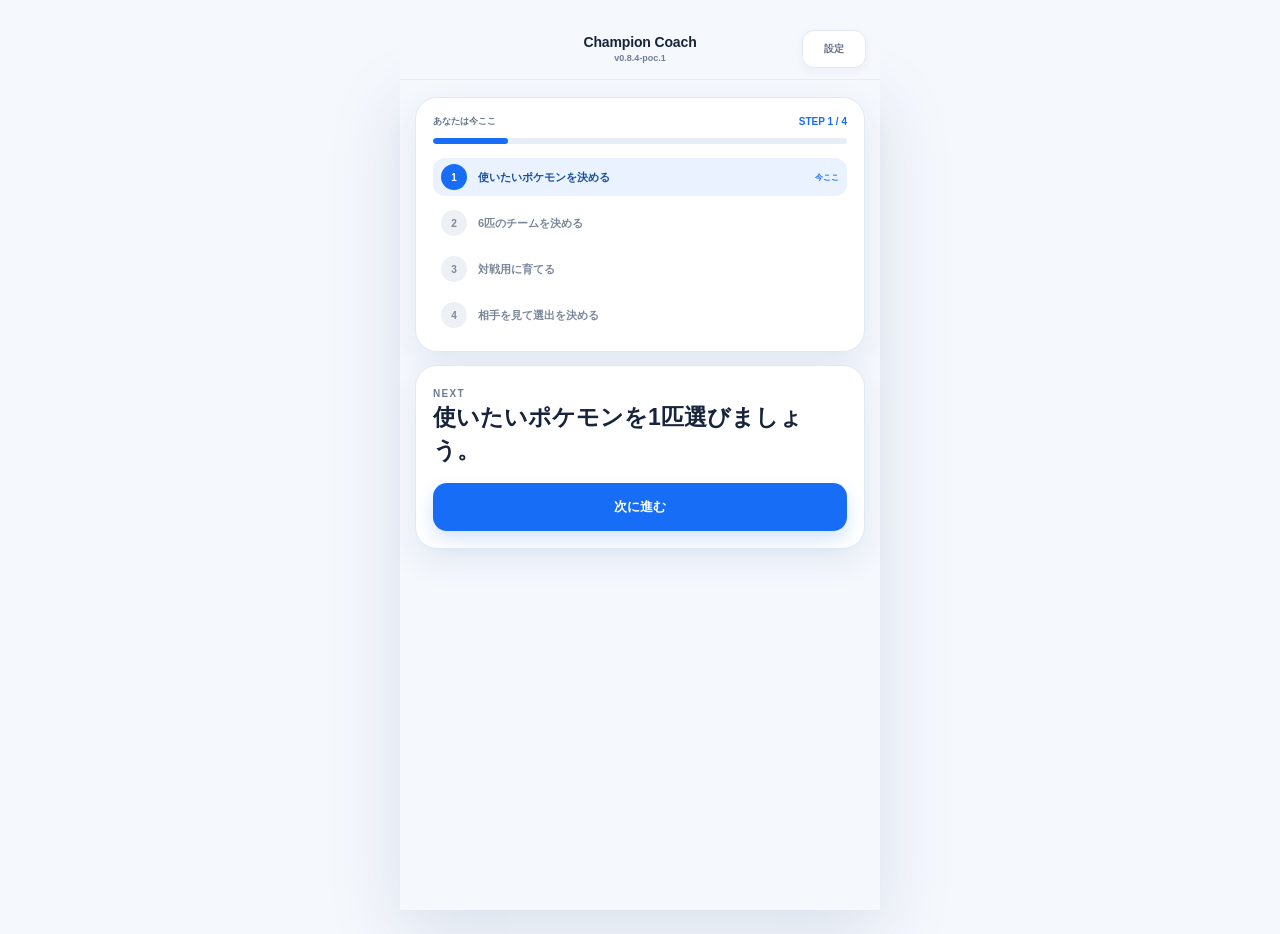
==== commit 52d0e072: "feat: add screenshot import UI" ====
--- a/index.html
+++ b/index.html
@@ -7,14 +7,14 @@
   <meta name="apple-mobile-web-app-capable" content="yes">
   <meta name="apple-mobile-web-app-status-bar-style" content="default">
   <meta name="apple-mobile-web-app-title" content="Champion Coach">
-  <title>Champion Coach v0.8.3</title>
-  <link rel="manifest" href="manifest.webmanifest?v=0.8.3">
-  <link rel="stylesheet" href="styles.css?v=0.8.3">
+  <title>Champion Coach v0.8.4-poc.1</title>
+  <link rel="manifest" href="manifest.webmanifest?v=0.8.4-poc.1">
+  <link rel="stylesheet" href="styles.css?v=0.8.4-poc.1">
 </head>
 <body>
   <header class="topbar">
     <button id="backButton" class="header-text-btn" type="button" hidden>戻る</button>
-    <div class="brand"><strong>Champion Coach</strong> <small id="appVersionBadge">v0.8.3</small></div>
+    <div class="brand"><strong>Champion Coach</strong> <small id="appVersionBadge">v0.8.4-poc.1</small></div>
     <button id="openSettings" class="header-text-btn" type="button">設定</button>
   </header>
 
@@ -27,7 +27,7 @@
           <div data-route-step="1" role="listitem"><b>1</b><span>使いたいポケモンを決める</span><em>今ここ</em></div>
           <div data-route-step="2" role="listitem"><b>2</b><span>6匹のチームを決める</span></div>
           <div data-route-step="3" role="listitem"><b>3</b><span>対戦用に育てる</span></div>
-          <div data-route-step="4" role="listitem"><b>4</b><span>対戦を始める</span></div>
+          <div data-route-step="4" role="listitem"><b>4</b><span>相手を見て選出を決める</span></div>
         </div>
       </section>
 
@@ -70,15 +70,22 @@
 
 
     <section id="screen-assist" class="screen" aria-label="対戦準備">
-      <div class="step-head"><span>対戦前</span><h1>相手の6匹を選んでください。</h1></div>
+      <div class="step-head"><span>対戦直前</span><h1>相手の6匹を読み取って、出すポケモンを決めます。</h1></div>
       <section class="panel battle-input-panel">
         <form id="assistForm" novalidate>
           <details class="format-details"><summary>対戦形式を変更</summary><label>形式<select id="assistFormat"><option value="single">シングル</option><option value="double">ダブル</option></select></label></details>
           <input id="assistOwnTeam" class="data-shadow" readonly aria-hidden="true" tabindex="-1">
+          <section class="screenshot-import-card" aria-label="スクリーンショット認識">
+            <div class="screenshot-import-head"><div><strong>スクショから6匹を読み取る</strong><small>画像は端末内で解析します。初回だけ認識用データを準備します。</small></div><span id="assistScreenshotBadge" class="tag mid">未準備</span></div>
+            <div class="button-row screenshot-actions"><button id="assistRecognitionPrepare" class="secondary-btn" type="button">認識データを準備</button><button id="assistScreenshotTrigger" class="primary-btn" type="button" disabled>スクショから読み取る</button></div>
+            <input id="assistScreenshotInput" type="file" accept="image/*" hidden>
+            <p id="assistScreenshotStatus" class="small muted">対戦前に一度「認識データを準備」を押しておくと、実戦時の待ち時間を減らせます。</p>
+            <div id="assistScreenshotReview" class="screenshot-review" hidden></div>
+          </section>
           <div class="picker-field">
             <div class="picker-field-head"><span>相手の6匹</span><span id="assistOpponentCount" class="hint">0/6</span></div>
             <div id="assistOpponentBuilder" class="team-slots compact-slots"></div>
-            <div class="button-row"><button id="pickAssistOpponent" class="secondary-btn" type="button">画像から選ぶ</button><button id="clearAssistOpponent" class="ghost-btn" type="button">クリア</button></div>
+            <div class="button-row"><button id="pickAssistOpponent" class="secondary-btn" type="button">手動で6匹を選ぶ</button><button id="clearAssistOpponent" class="ghost-btn" type="button">クリア</button></div>
             <textarea id="assistOpponentTeam" class="data-shadow" aria-hidden="true" tabindex="-1"></textarea>
           </div>
           <div id="assistErrors" class="error-box" hidden></div>
@@ -284,14 +291,15 @@
       <label class="file-btn">JSONバックアップを読み込む<input id="importData" type="file" accept="application/json"></label>
       <button id="loadDemo" class="ghost-btn" type="button">サンプルデータを入れる</button>
       <button id="clearData" class="danger-btn" type="button">全データを削除</button>
-      <p class="small muted">対戦ログや構築などの個人データはこの端末のブラウザ内に保存されます。公開されているM-C環境データの取得だけ外部サイトへ通信します。</p>
+      <p class="small muted">対戦ログ・構築・読み込んだスクショは外部へ送信せず、この端末内で処理します。M-C環境データと初回の認識用参照画像の取得だけ外部サイトへ通信します。</p>
     </form>
   </dialog>
 
-  <script src="pokemon-data.js?v=0.8.3"></script>
-  <script src="competitive-data.js?v=0.8.3"></script>
-  <script src="single-competitive-data.js?v=0.8.3"></script>
-  <script src="core.js?v=0.8.3"></script>
-  <script src="app.js?v=0.8.3"></script>
+  <script src="pokemon-data.js?v=0.8.4-poc.1"></script>
+  <script src="competitive-data.js?v=0.8.4-poc.1"></script>
+  <script src="single-competitive-data.js?v=0.8.4-poc.1"></script>
+  <script src="core.js?v=0.8.4-poc.1"></script>
+  <script src="screenshot-recognition.js?v=0.8.4-poc.1"></script>
+  <script src="app.js?v=0.8.4-poc.1"></script>
 </body>
 </html>
--- a/styles.css
+++ b/styles.css
@@ -277,20 +277,20 @@
 .progress-track{height:6px;background:#e8eef6;border-radius:999px;overflow:hidden}
 .progress-track i{display:block;height:100%;width:18%;background:var(--blue);border-radius:999px;transition:width .2s ease}
 .progress-list{list-style:none;margin:14px 0 0;padding:0;display:grid;gap:8px}
-.progress-list li{
+.progress-list>[data-route-step]{
   display:grid;grid-template-columns:28px 1fr auto;align-items:center;gap:9px;
   min-height:38px;padding:6px 8px;border-radius:12px;color:#7a8799
 }
-.progress-list li b{
+.progress-list>[data-route-step] b{
   display:grid;place-items:center;width:26px;height:26px;border-radius:50%;
   background:#edf1f6;color:#7d899b;font-size:10px
 }
-.progress-list li span{font-size:11px;font-weight:800}
-.progress-list li em{font-style:normal;font-size:8px;font-weight:900;color:var(--blue)}
-.progress-list li.active{background:var(--blue-soft);color:#174f9f}
-.progress-list li.active b{background:var(--blue);color:#fff}
-.progress-list li.done{color:#458069}
-.progress-list li.done b{background:var(--green-soft);color:#16805a}
+.progress-list>[data-route-step] span{font-size:11px;font-weight:800}
+.progress-list>[data-route-step] em{font-style:normal;font-size:8px;font-weight:900;color:var(--blue)}
+.progress-list>[data-route-step].active{background:var(--blue-soft);color:#174f9f}
+.progress-list>[data-route-step].active b{background:var(--blue);color:#fff}
+.progress-list>[data-route-step].done{color:#458069}
+.progress-list>[data-route-step].done b{background:var(--green-soft);color:#16805a}
 
 .next-card .section-kicker{margin-bottom:8px}
 .next-card h1{font-size:23px;line-height:1.45;margin:0 0 15px}
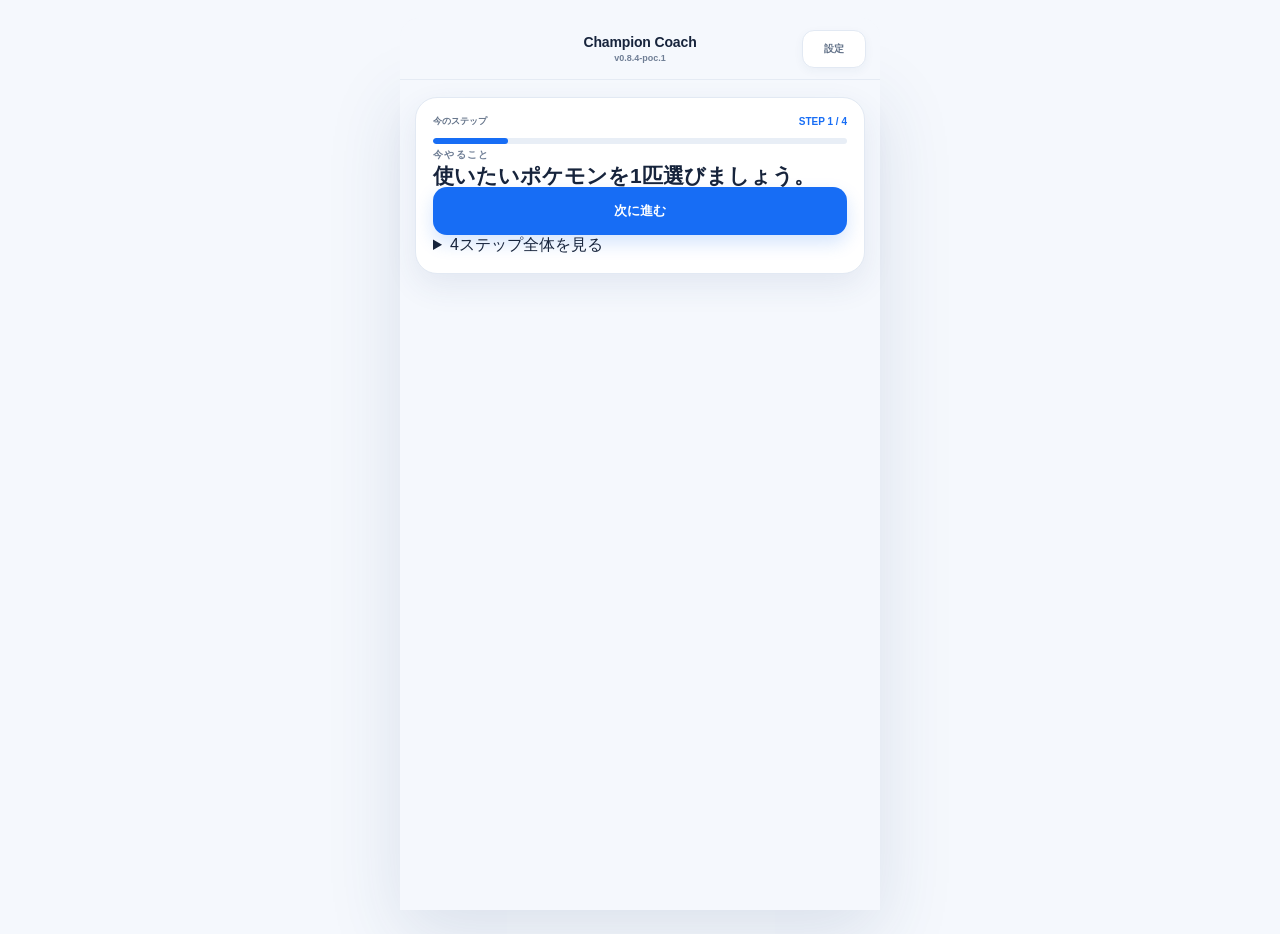
==== commit fdc93c77: "ui: reorganize screens around decisions and primary actions" ====
--- a/index.html
+++ b/index.html
@@ -20,22 +20,24 @@
 
   <main>
     <section id="screen-home" class="screen active" aria-label="ホーム">
-      <section class="progress-card">
-        <div class="progress-top"><span class="step-label">あなたは今ここ</span><strong id="homeCoachStep">STEP 1 / 4</strong></div>
+      <section class="progress-card home-focus-card">
+        <div class="progress-top"><span class="step-label">今のステップ</span><strong id="homeCoachStep">STEP 1 / 4</strong></div>
         <div class="progress-track"><i id="homeProgressBar"></i></div>
-        <div class="progress-list" role="list">
-          <div data-route-step="1" role="listitem"><b>1</b><span>使いたいポケモンを決める</span><em>今ここ</em></div>
-          <div data-route-step="2" role="listitem"><b>2</b><span>6匹のチームを決める</span></div>
-          <div data-route-step="3" role="listitem"><b>3</b><span>対戦用に育てる</span></div>
-          <div data-route-step="4" role="listitem"><b>4</b><span>相手を見て選出を決める</span></div>
-        </div>
-      </section>
-
-      <section class="next-card">
-        <span class="section-kicker">NEXT</span>
-        <h1 id="homeCoachTitle">まず、使いたいポケモンを1匹選びましょう。</h1>
-        <p id="homeCoachBody" hidden></p>
-        <button id="quickStartButton" class="primary-btn home-next-btn" type="button" data-nav="team">次に進む</button>
+        <div class="home-decision">
+          <span class="section-kicker">今やること</span>
+          <h1 id="homeCoachTitle">まず、使いたいポケモンを1匹選びましょう。</h1>
+          <p id="homeCoachBody" hidden></p>
+          <button id="quickStartButton" class="primary-btn home-next-btn" type="button" data-nav="team">次に進む</button>
+        </div>
+        <details class="route-details">
+          <summary>4ステップ全体を見る</summary>
+          <div class="progress-list" role="list">
+            <div data-route-step="1" role="listitem"><b>1</b><span>使いたいポケモンを決める</span><em>今ここ</em></div>
+            <div data-route-step="2" role="listitem"><b>2</b><span>6匹のチームを決める</span></div>
+            <div data-route-step="3" role="listitem"><b>3</b><span>対戦用に育てる</span></div>
+            <div data-route-step="4" role="listitem"><b>4</b><span>相手を見て選出を決める</span></div>
+          </div>
+        </details>
       </section>
 
       <details id="homeAdvancedMenu" class="advanced-menu" hidden>
@@ -70,39 +72,41 @@
 
 
     <section id="screen-assist" class="screen" aria-label="対戦準備">
-      <div class="step-head"><span>対戦直前</span><h1>相手の6匹を読み取って、出すポケモンを決めます。</h1></div>
-      <section class="panel battle-input-panel">
+      <div class="step-head decision-step-head"><span>対戦直前</span><h1>出すポケモンを決める</h1><p>相手6匹が見えている画面をスクショすると、選出候補をすぐ出します。</p></div>
+      <section class="panel battle-input-panel realtime-input-panel">
         <form id="assistForm" novalidate>
-          <details class="format-details"><summary>対戦形式を変更</summary><label>形式<select id="assistFormat"><option value="single">シングル</option><option value="double">ダブル</option></select></label></details>
+          <details class="format-details compact-control"><summary>対戦形式：<span id="assistFormatSummary">シングル</span></summary><label>形式<select id="assistFormat"><option value="single">シングル</option><option value="double">ダブル</option></select></label></details>
           <input id="assistOwnTeam" class="data-shadow" readonly aria-hidden="true" tabindex="-1">
           <section class="screenshot-import-card" aria-label="スクリーンショット認識">
-            <div class="screenshot-import-head"><div><strong>スクショから6匹を読み取る</strong><small>画像は端末内で解析します。初回だけ認識用データを準備します。</small></div><span id="assistScreenshotBadge" class="tag mid">未準備</span></div>
-            <div class="button-row screenshot-actions"><button id="assistRecognitionPrepare" class="secondary-btn" type="button">認識データを準備</button><button id="assistScreenshotTrigger" class="primary-btn" type="button" disabled>スクショから読み取る</button></div>
+            <div class="screenshot-import-head"><div><span class="section-kicker">最短入力</span><strong>スクショから相手6匹を読み取る</strong><small>画像は端末内だけで解析します。</small></div><span id="assistScreenshotBadge" class="tag mid">未準備</span></div>
+            <div class="button-row screenshot-actions"><button id="assistScreenshotTrigger" class="primary-btn battle-primary-btn" type="button" disabled>スクショを選ぶ</button><button id="assistRecognitionPrepare" class="secondary-btn setup-btn" type="button">初回準備</button></div>
             <input id="assistScreenshotInput" type="file" accept="image/*" hidden>
-            <p id="assistScreenshotStatus" class="small muted">対戦前に一度「認識データを準備」を押しておくと、実戦時の待ち時間を減らせます。</p>
+            <p id="assistScreenshotStatus" class="small muted">初回だけ認識データを準備します。</p>
             <div id="assistScreenshotReview" class="screenshot-review" hidden></div>
           </section>
-          <div class="picker-field">
-            <div class="picker-field-head"><span>相手の6匹</span><span id="assistOpponentCount" class="hint">0/6</span></div>
-            <div id="assistOpponentBuilder" class="team-slots compact-slots"></div>
-            <div class="button-row"><button id="pickAssistOpponent" class="secondary-btn" type="button">手動で6匹を選ぶ</button><button id="clearAssistOpponent" class="ghost-btn" type="button">クリア</button></div>
-            <textarea id="assistOpponentTeam" class="data-shadow" aria-hidden="true" tabindex="-1"></textarea>
-          </div>
-          <div id="assistErrors" class="error-box" hidden></div>
-          <button id="analyzeAssistButton" class="primary-btn" type="submit" disabled>この6匹を見る</button>
+          <details id="assistManualEntry" class="manual-entry-details">
+            <summary><span>読み取りに失敗したときだけ手動で直す</span><small id="assistOpponentCount" class="hint">0/6</small></summary>
+            <div class="manual-entry-body">
+              <div id="assistOpponentBuilder" class="team-slots compact-slots"></div>
+              <div class="button-row"><button id="pickAssistOpponent" class="secondary-btn" type="button">6匹を選ぶ・修正する</button><button id="clearAssistOpponent" class="ghost-btn" type="button">クリア</button></div>
+              <textarea id="assistOpponentTeam" class="data-shadow" aria-hidden="true" tabindex="-1"></textarea>
+              <div id="assistErrors" class="error-box" hidden></div>
+              <button id="analyzeAssistButton" class="primary-btn" type="submit" disabled>この6匹で選出を出す</button>
+            </div>
+          </details>
         </form>
       </section>
 
-      <section id="assistFocusPanel" class="focus-card danger" hidden>
-        <div class="focus-card-title"><span>1</span><strong>一番注意する相手</strong><small id="assistGuideCoverage">確認中</small></div>
+      <section id="assistResult" class="focus-card good decision-result-card" hidden>
+        <div class="focus-card-title"><span>1</span><strong>出すポケモン</strong><small id="assistEvidence">集計中</small></div>
+        <div id="assistRecommended" class="selection-picks"></div>
+        <div class="opening-action"><span class="assist-label">先発・最初の動き</span><strong id="assistOpeningAction"></strong></div>
+        <div class="assist-actions secondary-assist-action"><span>対戦後</span><button id="copyAssistToLog" class="ghost-btn" type="button">結果を記録する</button></div>
+      </section>
+
+      <section id="assistFocusPanel" class="focus-card danger caution-card" hidden>
+        <div class="focus-card-title"><span>2</span><strong>一番注意する相手</strong><small id="assistGuideCoverage">確認中</small></div>
         <div id="assistFocusList" class="stack"></div>
-      </section>
-
-      <section id="assistResult" class="focus-card good" hidden>
-        <div class="focus-card-title"><span>2</span><strong>おすすめの選出</strong><small id="assistEvidence">集計中</small></div>
-        <div id="assistRecommended" class="selection-picks"></div>
-        <div class="opening-action"><span class="assist-label">3　最初にすること</span><strong id="assistOpeningAction"></strong></div>
-        <div class="assist-actions"><button id="copyAssistToLog" class="primary-btn" type="button">対戦が終わったら結果を記録</button></div>
       </section>
 
       <details id="assistDetails" class="details-box" hidden>
@@ -118,20 +122,25 @@
 
     <section id="screen-log" class="screen" aria-label="対戦記録">
       <section class="panel form-panel guided-log">
-        <div class="step-head compact-step-head"><span>対戦後</span><h1>結果を残します。</h1></div>
+        <div class="step-head compact-step-head"><span>対戦後</span><h1>まず勝敗だけ残す</h1><p>相手や選出は引き継がれています。必要なところだけ直せます。</p></div>
         <form id="matchForm" novalidate>
-          <div class="picker-field">
-            <div class="picker-field-head"><span>相手の6匹</span><span id="logOpponentCount" class="hint">0/6</span></div>
-            <div id="logOpponentBuilder" class="team-slots compact-slots"></div>
-            <div class="button-row"><button id="pickLogOpponent" class="secondary-btn" type="button">画像から選ぶ</button><button id="clearLogOpponent" class="ghost-btn" type="button">クリア</button></div>
-            <textarea id="opponentTeam" class="data-shadow" aria-hidden="true" tabindex="-1"></textarea>
-          </div>
-          <div class="picker-field">
-            <div class="picker-field-head"><span>自分が出したポケモン</span><span id="selectedTeamCount" class="hint">3体</span></div>
-            <div id="selectedTeamPicker" class="own-pick-grid"></div>
-            <textarea id="selectedTeam" class="data-shadow" aria-hidden="true" tabindex="-1"></textarea>
-          </div>
-          <fieldset><legend>勝ちましたか？</legend><div class="segmented result-large"><label><input type="radio" name="result" value="win"><span>勝った</span></label><label><input type="radio" name="result" value="loss"><span>負けた</span></label></div></fieldset>
+          <fieldset class="result-first"><legend>結果</legend><div class="segmented result-large"><label><input type="radio" name="result" value="win"><span>勝った</span></label><label><input type="radio" name="result" value="loss"><span>負けた</span></label></div></fieldset>
+          <details id="matchBattleDetails" class="review-details battle-details">
+            <summary><span>対戦内容を確認・修正</span><small id="matchBattleSummary">相手6匹・自分の選出</small></summary>
+            <div class="review-fields">
+              <div class="picker-field">
+                <div class="picker-field-head"><span>相手の6匹</span><span id="logOpponentCount" class="hint">0/6</span></div>
+                <div id="logOpponentBuilder" class="team-slots compact-slots"></div>
+                <div class="button-row"><button id="pickLogOpponent" class="secondary-btn" type="button">6匹を修正</button><button id="clearLogOpponent" class="ghost-btn" type="button">クリア</button></div>
+                <textarea id="opponentTeam" class="data-shadow" aria-hidden="true" tabindex="-1"></textarea>
+              </div>
+              <div class="picker-field">
+                <div class="picker-field-head"><span>自分が出したポケモン</span><span id="selectedTeamCount" class="hint">3体</span></div>
+                <div id="selectedTeamPicker" class="own-pick-grid"></div>
+                <textarea id="selectedTeam" class="data-shadow" aria-hidden="true" tabindex="-1"></textarea>
+              </div>
+            </div>
+          </details>
 
           <details id="matchReviewDetails" class="review-details">
             <summary>詳しく振り返る（任意）</summary>
@@ -213,17 +222,22 @@
           <section id="starterChoicePanel" class="starter-choice-panel">
             <div class="starter-choice-stack">
               <button id="starterRecommended" class="starter-choice-card recommended" type="button" data-starter-mode="recommended">
-                <span><strong>おすすめから選ぶ</strong><small>迷ったらここから。</small></span><b>選ぶ</b>
+                <span><strong>おすすめから1匹選ぶ</strong><small>迷ったらここから始めます。</small></span><b>選ぶ</b>
               </button>
-              <button id="starterPopular" class="starter-choice-card" type="button" data-starter-mode="popular">
-                <span><strong>よく見るポケモンから選ぶ</strong><small>対戦で見かけやすい候補。</small></span><b>選ぶ</b>
-              </button>
-              <button id="starterAll" class="starter-choice-card" type="button" data-starter-mode="all">
-                <span><strong>画像から全部見る</strong><small>名前が分からなくても探せます。</small></span><b>選ぶ</b>
-              </button>
-              <button id="starterSearch" class="starter-choice-card" type="button" data-starter-mode="search">
-                <span><strong>名前で検索する</strong><small>使いたい1匹が決まっている人向け。</small></span><b>検索</b>
-              </button>
+              <details class="starter-more-methods">
+                <summary>別の探し方</summary>
+                <div class="starter-choice-stack compact">
+                  <button id="starterPopular" class="starter-choice-card" type="button" data-starter-mode="popular">
+                    <span><strong>よく見るポケモンから</strong><small>対戦で見かけやすい候補。</small></span><b>選ぶ</b>
+                  </button>
+                  <button id="starterAll" class="starter-choice-card" type="button" data-starter-mode="all">
+                    <span><strong>画像から全部見る</strong><small>名前が分からなくても探せます。</small></span><b>選ぶ</b>
+                  </button>
+                  <button id="starterSearch" class="starter-choice-card" type="button" data-starter-mode="search">
+                    <span><strong>名前で検索する</strong><small>使いたい1匹が決まっている人向け。</small></span><b>検索</b>
+                  </button>
+                </div>
+              </details>
             </div>
           </section>
 
--- a/styles.css
+++ b/styles.css
@@ -523,3 +523,26 @@
   .own-pick-img,.own-pick-btn .sprite-fallback{width:52px!important;height:52px!important}
   .own-pick-btn{min-height:105px}
 }
+
+
+/* v0.8.4 screenshot recognition PoC */
+.screenshot-import-card{margin:0 0 13px;padding:13px;border:1px solid #cfe0f7;border-radius:16px;background:#f7fbff}
+.screenshot-import-head{display:flex;align-items:flex-start;justify-content:space-between;gap:10px}
+.screenshot-import-head>div{min-width:0}
+.screenshot-import-head strong{display:block;font-size:12px;line-height:1.4}
+.screenshot-import-head small{display:block;margin-top:4px;font-size:9px;line-height:1.45;color:var(--muted)}
+.screenshot-actions{margin:10px 0 7px;grid-template-columns:1fr 1.15fr}
+.screenshot-actions button{min-height:43px;margin:0}
+.screenshot-review{display:grid;gap:8px;margin-top:10px}
+.screenshot-review-summary{display:flex;align-items:center;justify-content:space-between;gap:8px;padding:8px 2px}
+.screenshot-review-summary strong{font-size:10px}.screenshot-review-summary small{font-size:8px;color:var(--muted)}
+.screenshot-slot-card{background:#fff;border:1px solid var(--line);border-radius:13px;padding:9px}
+.screenshot-slot-head{display:flex;align-items:center;justify-content:space-between;gap:8px;margin-bottom:7px}
+.screenshot-slot-head strong{font-size:9px}
+.screenshot-candidates{display:grid;grid-template-columns:repeat(3,minmax(0,1fr));gap:6px}
+.screenshot-candidate{min-width:0;min-height:96px;border:1px solid var(--line);border-radius:11px;background:#fff;padding:6px 3px;display:flex;flex-direction:column;align-items:center;justify-content:flex-start}
+.screenshot-candidate.selected{border-color:#6ea6fa;background:var(--blue-soft);box-shadow:0 0 0 1px #9fc3fb inset}
+.screenshot-candidate-img,.screenshot-candidate .sprite-fallback{width:48px!important;height:48px!important;border-radius:10px;object-fit:contain}
+.screenshot-candidate span{font-size:8px;font-weight:850;line-height:1.25;text-align:center;overflow-wrap:anywhere}
+.screenshot-candidate small{font-size:7px;color:var(--muted);margin-top:2px}
+@media(max-width:420px){.screenshot-import-card{padding:11px}.screenshot-actions{grid-template-columns:1fr}.screenshot-candidate{min-height:91px}}
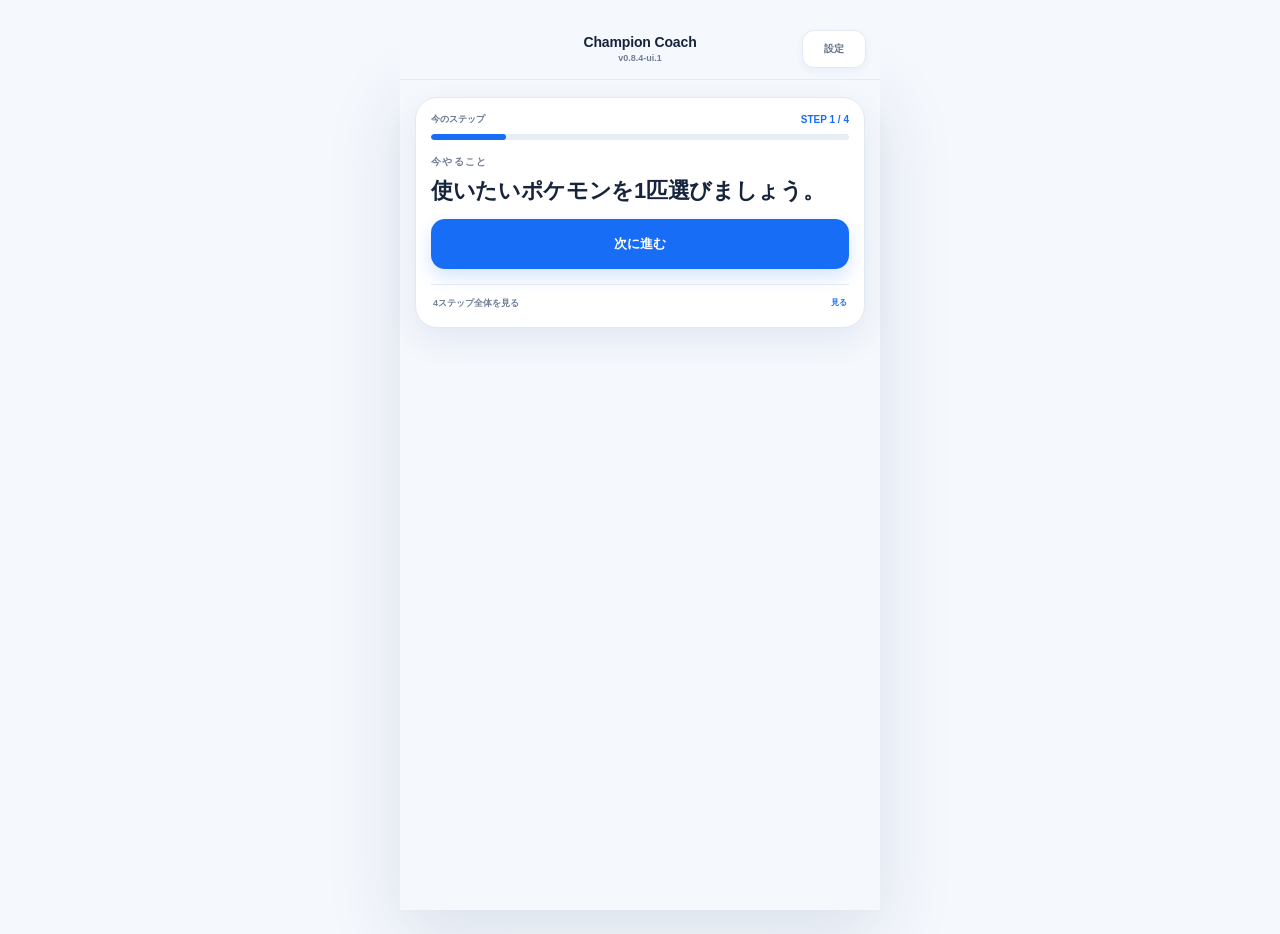
==== commit 2c2f5e82: "chore: mark UI optimization candidate version" ====
--- a/index.html
+++ b/index.html
@@ -7,14 +7,14 @@
   <meta name="apple-mobile-web-app-capable" content="yes">
   <meta name="apple-mobile-web-app-status-bar-style" content="default">
   <meta name="apple-mobile-web-app-title" content="Champion Coach">
-  <title>Champion Coach v0.8.4-poc.1</title>
-  <link rel="manifest" href="manifest.webmanifest?v=0.8.4-poc.1">
-  <link rel="stylesheet" href="styles.css?v=0.8.4-poc.1">
+  <title>Champion Coach v0.8.4-ui.1</title>
+  <link rel="manifest" href="manifest.webmanifest?v=0.8.4-ui.1">
+  <link rel="stylesheet" href="styles.css?v=0.8.4-ui.1">
 </head>
 <body>
   <header class="topbar">
     <button id="backButton" class="header-text-btn" type="button" hidden>戻る</button>
-    <div class="brand"><strong>Champion Coach</strong> <small id="appVersionBadge">v0.8.4-poc.1</small></div>
+    <div class="brand"><strong>Champion Coach</strong> <small id="appVersionBadge">v0.8.4-ui.1</small></div>
     <button id="openSettings" class="header-text-btn" type="button">設定</button>
   </header>
 
@@ -309,11 +309,11 @@
     </form>
   </dialog>
 
-  <script src="pokemon-data.js?v=0.8.4-poc.1"></script>
-  <script src="competitive-data.js?v=0.8.4-poc.1"></script>
-  <script src="single-competitive-data.js?v=0.8.4-poc.1"></script>
-  <script src="core.js?v=0.8.4-poc.1"></script>
-  <script src="screenshot-recognition.js?v=0.8.4-poc.1"></script>
-  <script src="app.js?v=0.8.4-poc.1"></script>
+  <script src="pokemon-data.js?v=0.8.4-ui.1"></script>
+  <script src="competitive-data.js?v=0.8.4-ui.1"></script>
+  <script src="single-competitive-data.js?v=0.8.4-ui.1"></script>
+  <script src="core.js?v=0.8.4-ui.1"></script>
+  <script src="screenshot-recognition.js?v=0.8.4-ui.1"></script>
+  <script src="app.js?v=0.8.4-ui.1"></script>
 </body>
 </html>
--- a/styles.css
+++ b/styles.css
@@ -546,3 +546,135 @@
 .screenshot-candidate span{font-size:8px;font-weight:850;line-height:1.25;text-align:center;overflow-wrap:anywhere}
 .screenshot-candidate small{font-size:7px;color:var(--muted);margin-top:2px}
 @media(max-width:420px){.screenshot-import-card{padding:11px}.screenshot-actions{grid-template-columns:1fr}.screenshot-candidate{min-height:91px}}
+
+
+/* v0.8.4 UI/UX optimization: decision-first hierarchy */
+.home-focus-card{padding:15px 15px 13px}
+.home-focus-card .progress-top{margin-bottom:8px}
+.home-decision{padding:15px 0 5px}
+.home-decision .section-kicker{display:block;margin-bottom:6px}
+.home-decision h1{font-size:22px;line-height:1.42;margin:0 0 13px;letter-spacing:-.015em}
+.home-decision .home-next-btn{width:100%;min-height:50px;margin:0;font-size:13px}
+.route-details{
+  margin-top:10px;border-top:1px solid var(--line);padding-top:2px
+}
+.route-details>summary{
+  list-style:none;padding:10px 2px 4px;color:#708097;font-size:9px;font-weight:850;cursor:pointer
+}
+.route-details>summary::-webkit-details-marker{display:none}
+.route-details>summary:after{content:"見る";float:right;color:var(--blue);font-size:8px}
+.route-details[open]>summary:after{content:"閉じる"}
+.route-details .progress-list{margin-top:8px}
+.route-details .progress-list>[data-route-step]{min-height:34px;padding:4px 6px}
+.route-details .progress-list>[data-route-step] b{width:23px;height:23px}
+#screen-home>.next-card{display:none!important}
+
+.decision-step-head{padding-bottom:10px}
+.decision-step-head h1{font-size:25px;line-height:1.28}
+.decision-step-head p,.guided-log .step-head p{
+  margin:7px 0 0;color:var(--muted);font-size:10px;line-height:1.55
+}
+.realtime-input-panel{padding:12px;border-radius:18px}
+.compact-control{
+  margin:0 0 9px;border:0;background:transparent
+}
+.compact-control>summary{
+  padding:5px 1px 7px;font-size:9px;color:#78869a
+}
+.compact-control[open]{padding-bottom:8px;border-bottom:1px solid var(--line)}
+.compact-control label{padding:0 1px}
+
+.screenshot-import-card{
+  margin:0;padding:15px;border:1px solid #bdd4f7;border-radius:18px;
+  background:linear-gradient(180deg,#f8fbff 0%,#f3f8ff 100%)
+}
+.screenshot-import-head{gap:8px}
+.screenshot-import-head .section-kicker{display:block;margin-bottom:4px}
+.screenshot-import-head strong{font-size:14px;line-height:1.38}
+.screenshot-import-head small{font-size:9px}
+.screenshot-actions{grid-template-columns:minmax(0,1.55fr) minmax(88px,.65fr);gap:7px;margin:12px 0 7px}
+.screenshot-actions .battle-primary-btn{min-height:50px;font-size:12px}
+.screenshot-actions .setup-btn{min-height:50px;font-size:9px}
+#assistScreenshotStatus{margin:4px 1px 0;line-height:1.45}
+
+.manual-entry-details{
+  margin-top:10px;border:1px solid var(--line);border-radius:14px;background:#fff;overflow:hidden
+}
+.manual-entry-details>summary{
+  list-style:none;display:flex;justify-content:space-between;align-items:center;gap:8px;
+  padding:11px 12px;font-size:9px;font-weight:850;color:#66768d;cursor:pointer
+}
+.manual-entry-details>summary::-webkit-details-marker{display:none}
+.manual-entry-details>summary:after{content:"+";margin-left:auto;color:#8a98aa;font-size:14px}
+.manual-entry-details[open]>summary:after{content:"−"}
+.manual-entry-details>summary .hint{margin-left:auto}
+.manual-entry-body{padding:0 11px 11px;border-top:1px solid var(--line)}
+.manual-entry-body .team-slots{margin-top:10px}
+.manual-entry-body #analyzeAssistButton{margin-top:9px}
+
+.decision-result-card{
+  margin-top:12px;padding:16px;border-color:#bfe1d1;background:#effaf5;
+  box-shadow:0 12px 30px rgba(27,167,112,.09)
+}
+.decision-result-card .focus-card-title strong{font-size:15px}
+.decision-result-card .recommended-pokemon-grid{margin-top:10px}
+.decision-result-card .recommended-pokemon-card{min-height:100px}
+.decision-result-card .opening-action{margin-top:10px;padding:11px;border-radius:13px}
+.decision-result-card .opening-action strong{font-size:11px;line-height:1.5}
+.caution-card{margin-top:9px;background:#fff8f8;box-shadow:none}
+.caution-card .focus-card-title{margin-bottom:7px}
+.secondary-assist-action{
+  margin-top:12px;padding-top:10px;border-top:1px solid #d6e9df;
+  display:flex;align-items:center;justify-content:space-between;gap:10px
+}
+.secondary-assist-action>span{font-size:8px;color:var(--muted);font-weight:850}
+.secondary-assist-action button{width:auto;min-height:34px;margin:0;padding:0 12px;font-size:9px}
+
+.guided-log{padding-top:13px}
+.result-first{margin:5px 0 12px;padding:12px;border:1px solid #cbdcf8;background:#f7faff;border-radius:15px}
+.result-first legend{font-size:9px;font-weight:900;color:#607087;padding:0 4px}
+.result-first .result-large{margin-top:3px}
+.result-first .result-large label span{min-height:48px;font-size:13px}
+.battle-details{
+  margin:0 0 11px;border:1px solid var(--line);border-radius:14px;background:#fff;overflow:hidden
+}
+.battle-details>summary{
+  list-style:none;display:grid;grid-template-columns:1fr auto;gap:8px;align-items:center;
+  padding:11px 12px;cursor:pointer
+}
+.battle-details>summary::-webkit-details-marker{display:none}
+.battle-details>summary>span{font-size:10px;font-weight:850}
+.battle-details>summary>small{font-size:8px;color:var(--muted)}
+.battle-details[open]>summary{border-bottom:1px solid var(--line)}
+.battle-details .review-fields{padding:10px}
+.guided-log #saveMatchButton{min-height:48px;margin-top:9px;font-size:12px}
+.guided-log #saveMatchButton:disabled{opacity:.58}
+
+.starter-more-methods{
+  border:1px solid var(--line);border-radius:15px;background:#fbfcfe;overflow:hidden
+}
+.starter-more-methods>summary{
+  list-style:none;padding:11px 13px;font-size:9px;font-weight:850;color:#6d7c91;cursor:pointer
+}
+.starter-more-methods>summary::-webkit-details-marker{display:none}
+.starter-more-methods>summary:after{content:"+";float:right;font-size:13px;color:#8a98aa}
+.starter-more-methods[open]>summary:after{content:"−"}
+.starter-more-methods .starter-choice-stack{padding:0 9px 9px;gap:7px}
+.starter-more-methods .starter-choice-card{min-height:64px;padding:10px 11px;box-shadow:none}
+.starter-more-methods .starter-choice-card strong{font-size:11px}
+
+#teamComposeArea>.picker-field{margin-top:5px}
+#teamComposeArea>.secondary-choice{margin-top:8px}
+#teamComposeArea>.review-details{margin-top:8px}
+#teamComposeArea>button[type="submit"]{min-height:48px;font-size:12px}
+
+@media(max-width:420px){
+  .home-focus-card{padding:14px 13px 12px}
+  .home-decision h1{font-size:20px}
+  .decision-step-head h1{font-size:23px}
+  .screenshot-actions{grid-template-columns:1fr}
+  .screenshot-actions .setup-btn{min-height:40px}
+  .realtime-input-panel{padding:10px}
+  .decision-result-card{padding:13px}
+  .caution-card{padding:12px}
+}
